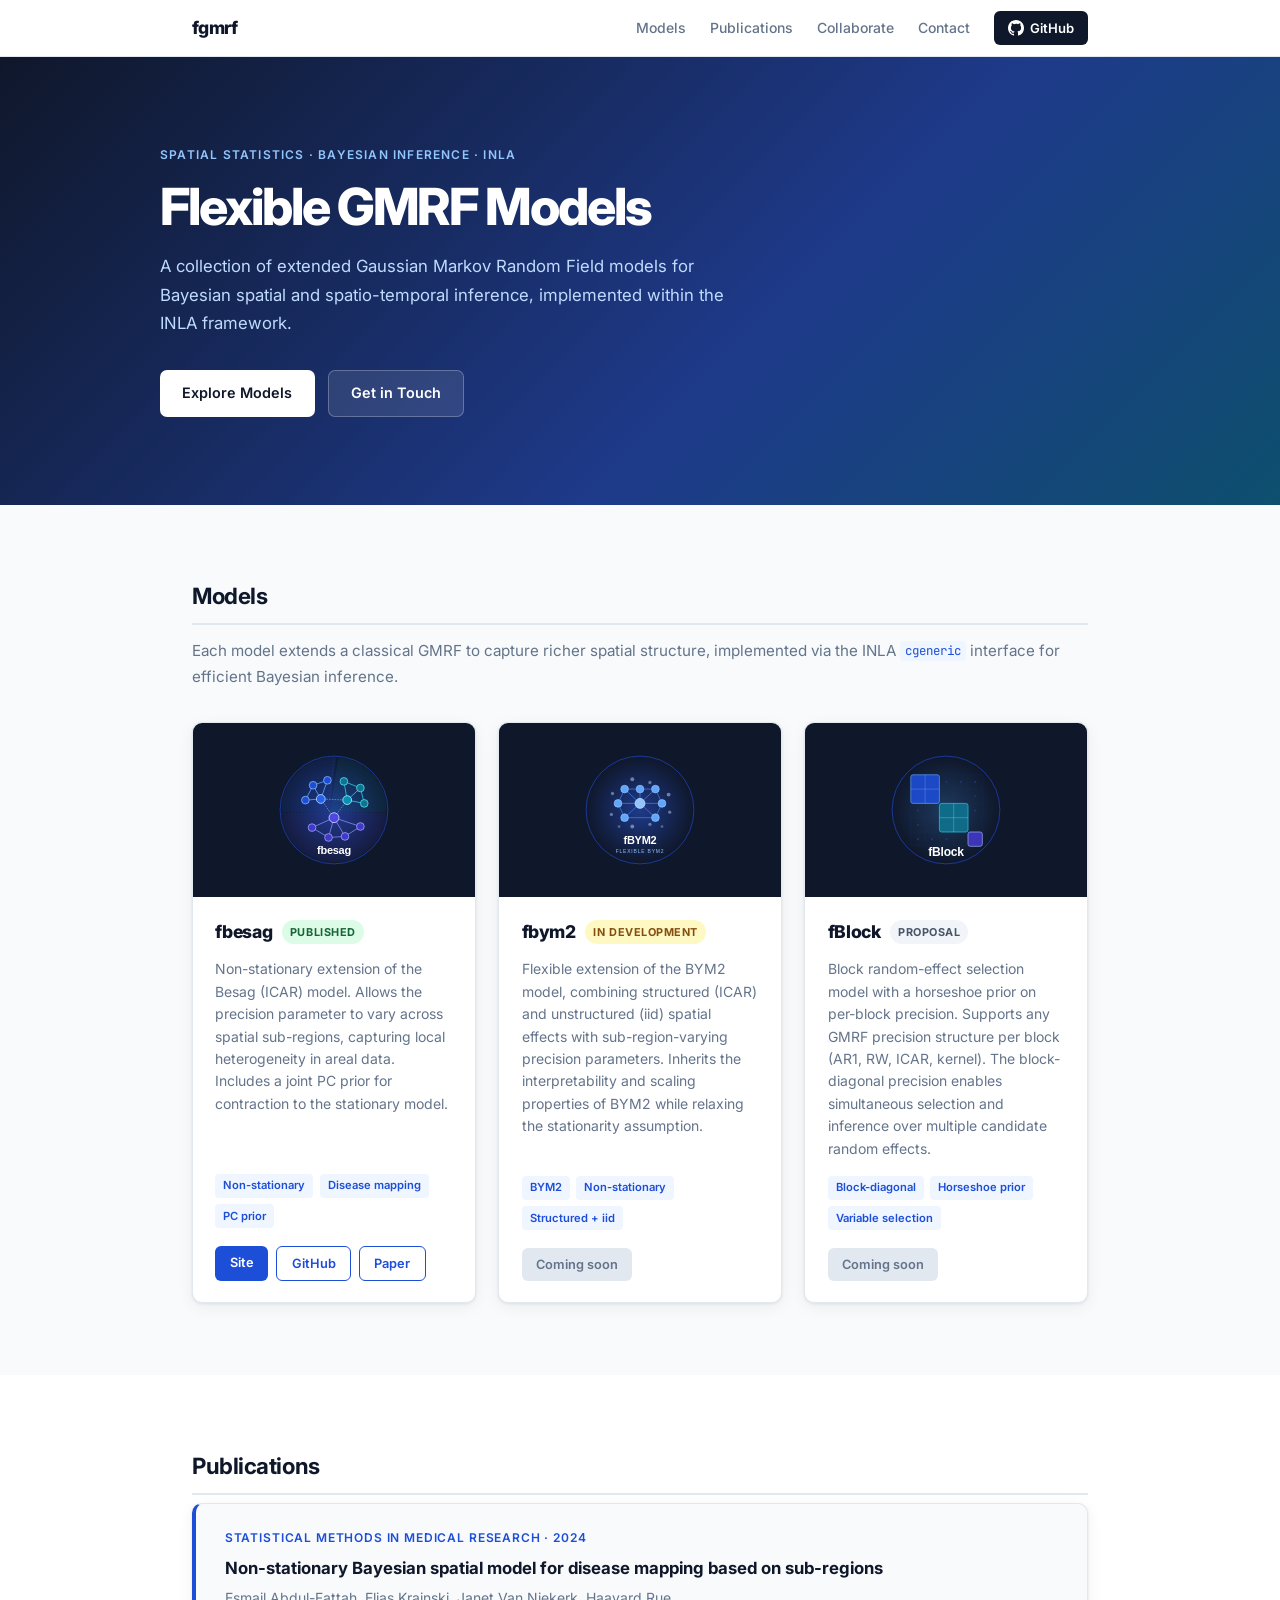
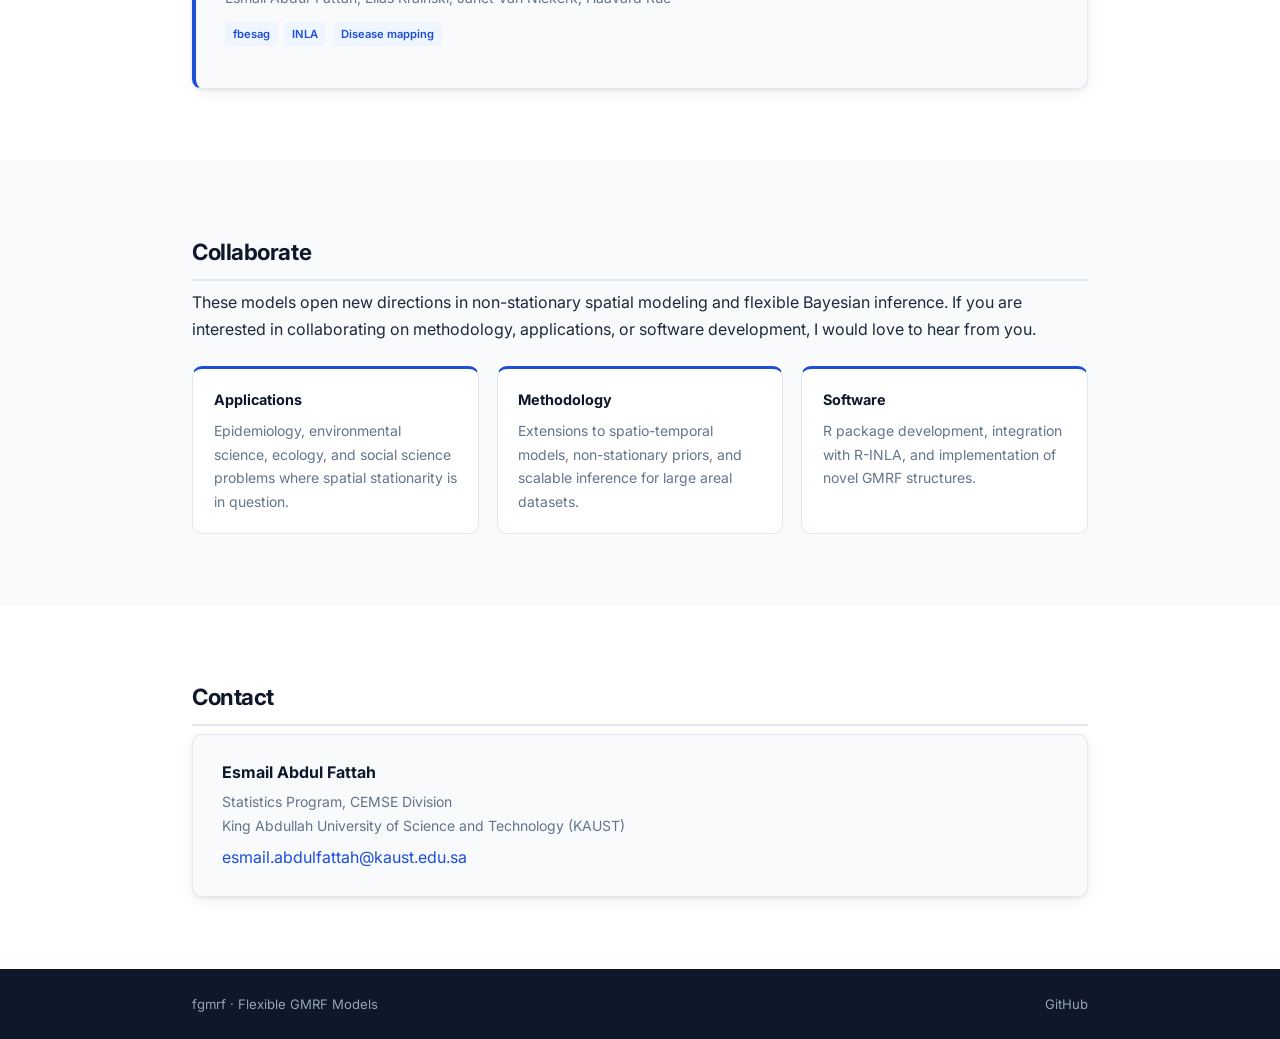
==== docs/index.html @ 4855b233 "Add GitHub Pages site" ====
<!DOCTYPE html>
<html lang="en">
<head>
  <meta charset="UTF-8" />
  <meta name="viewport" content="width=device-width, initial-scale=1.0" />
  <title>fgmrf: Flexible GMRF Models</title>
  <link rel="preconnect" href="https://fonts.googleapis.com" />
  <link rel="preconnect" href="https://fonts.gstatic.com" crossorigin />
  <link href="https://fonts.googleapis.com/css2?family=Inter:wght@400;500;600;700;800&family=JetBrains+Mono:wght@400;500&display=swap" rel="stylesheet" />
  <link rel="stylesheet" href="style.css" />
</head>
<body>

<!-- ── NAVBAR ── -->
<nav class="navbar">
  <div class="nav-inner">
    <span class="nav-brand">fgmrf</span>
    <div class="nav-links">
      <a href="#models">Models</a>
      <a href="#publications">Publications</a>
      <a href="#collab">Collaborate</a>
      <a href="#contact">Contact</a>
      <a href="https://github.com/esmail-abdulfattah" target="_blank" class="nav-github">
        <svg height="16" viewBox="0 0 16 16" width="16" fill="currentColor">
          <path d="M8 0C3.58 0 0 3.58 0 8c0 3.54 2.29 6.53 5.47 7.59.4.07.55-.17.55-.38
          0-.19-.01-.82-.01-1.49-2.01.37-2.53-.49-2.69-.94-.09-.23-.48-.94-.82-1.13
          -.28-.15-.68-.52-.01-.53.63-.01 1.08.58 1.23.82.72 1.21 1.87.87 2.33.66
          .07-.52.28-.87.51-1.07-1.78-.2-3.64-.89-3.64-3.95 0-.87.31-1.59.82-2.15
          -.08-.2-.36-1.02.08-2.12 0 0 .67-.21 2.2.82a7.65 7.65 0 0 1 2-.27
          c.68 0 1.36.09 2 .27 1.53-1.04 2.2-.82 2.2-.82.44 1.1.16 1.92.08 2.12
          .51.56.82 1.27.82 2.15 0 3.07-1.87 3.75-3.65 3.95.29.25.54.73.54 1.48
          0 1.07-.01 1.93-.01 2.2 0 .21.15.46.55.38A8.013 8.013 0 0 0 16 8
          c0-4.42-3.58-8-8-8z"/>
        </svg>
        GitHub
      </a>
    </div>
  </div>
</nav>

<!-- ── HERO ── -->
<header class="hero">
  <div class="hero-inner">
    <div class="hero-text">
      <div class="hero-badge">Spatial Statistics · Bayesian Inference · INLA</div>
      <h1>Flexible GMRF Models</h1>
      <p class="hero-sub">
        A collection of extended Gaussian Markov Random Field models
        for Bayesian spatial and spatio-temporal inference,
        implemented within the INLA framework.
      </p>
      <div class="hero-actions">
        <a href="#models" class="btn btn-primary">Explore Models</a>
        <a href="#contact" class="btn btn-secondary">Get in Touch</a>
      </div>
    </div>
  </div>
</header>

<!-- ── MODELS ── -->
<section id="models" class="section">
  <div class="inner">
    <h2 class="section-title">Models</h2>
    <p class="section-sub">
      Each model extends a classical GMRF to capture richer spatial structure,
      implemented via the INLA <code>cgeneric</code> interface for efficient Bayesian inference.
    </p>

    <div class="model-grid">

      <!-- fbesag -->
      <div class="model-card">
        <div class="model-logo-wrap">
          <img src="images/fbesag.svg" alt="fbesag logo" class="model-logo" />
        </div>
        <div class="model-body">
          <div class="model-header">
            <span class="model-name">fbesag</span>
            <span class="badge badge-published">Published</span>
          </div>
          <p class="model-desc">
            Non-stationary extension of the Besag (ICAR) model. Allows the
            precision parameter to vary across spatial sub-regions, capturing
            local heterogeneity in areal data. Includes a joint PC prior for
            contraction to the stationary model.
          </p>
          <div class="model-tags">
            <span class="tag">Non-stationary</span>
            <span class="tag">Disease mapping</span>
            <span class="tag">PC prior</span>
          </div>
          <div class="model-links">
            <a href="https://esmail-abdulfattah.github.io/fbesag/" target="_blank" class="btn-card">Site</a>
            <a href="https://github.com/esmail-abdulfattah/fbesag" target="_blank" class="btn-card btn-card-outline">GitHub</a>
            <a href="https://journals.sagepub.com/doi/full/10.1177/09622802241244613" target="_blank" class="btn-card btn-card-outline">Paper</a>
          </div>
        </div>
      </div>

      <!-- fbym2 -->
      <div class="model-card">
        <div class="model-logo-wrap">
          <img src="images/fbym2.svg" alt="fbym2 logo" class="model-logo" />
        </div>
        <div class="model-body">
          <div class="model-header">
            <span class="model-name">fbym2</span>
            <span class="badge badge-dev">In Development</span>
          </div>
          <p class="model-desc">
            Flexible extension of the BYM2 model, combining structured
            (ICAR) and unstructured (iid) spatial effects with
            sub-region-varying precision parameters. Inherits the
            interpretability and scaling properties of BYM2 while
            relaxing the stationarity assumption.
          </p>
          <div class="model-tags">
            <span class="tag">BYM2</span>
            <span class="tag">Non-stationary</span>
            <span class="tag">Structured + iid</span>
          </div>
          <div class="model-links">
            <span class="btn-card btn-card-disabled">Coming soon</span>
          </div>
        </div>
      </div>

      <!-- fblock -->
      <div class="model-card">
        <div class="model-logo-wrap">
          <img src="images/fblock.svg" alt="fBlock logo" class="model-logo" />
        </div>
        <div class="model-body">
          <div class="model-header">
            <span class="model-name">fBlock</span>
            <span class="badge badge-proposal">Proposal</span>
          </div>
          <p class="model-desc">
            Block random-effect selection model with a horseshoe prior on
            per-block precision. Supports any GMRF precision structure per
            block (AR1, RW, ICAR, kernel). The block-diagonal precision
            enables simultaneous selection and inference over multiple
            candidate random effects.
          </p>
          <div class="model-tags">
            <span class="tag">Block-diagonal</span>
            <span class="tag">Horseshoe prior</span>
            <span class="tag">Variable selection</span>
          </div>
          <div class="model-links">
            <span class="btn-card btn-card-disabled">Coming soon</span>
          </div>
        </div>
      </div>

    </div>
  </div>
</section>

<!-- ── PUBLICATIONS ── -->
<section id="publications" class="section section-alt">
  <div class="inner">
    <h2 class="section-title">Publications</h2>

    <div class="paper-card">
      <div class="paper-meta">Statistical Methods in Medical Research &middot; 2024</div>
      <h3 class="paper-title">
        <a href="https://journals.sagepub.com/doi/full/10.1177/09622802241244613" target="_blank">
          Non-stationary Bayesian spatial model for disease mapping based on sub-regions
        </a>
      </h3>
      <p class="paper-authors">Esmail Abdul-Fattah, Elias Krainski, Janet Van Niekerk, Haavard Rue</p>
      <div class="paper-tags">
        <span class="tag">fbesag</span>
        <span class="tag">INLA</span>
        <span class="tag">Disease mapping</span>
      </div>
    </div>

  </div>
</section>

<!-- ── COLLABORATE ── -->
<section id="collab" class="section">
  <div class="inner">
    <h2 class="section-title">Collaborate</h2>
    <p>
      These models open new directions in non-stationary spatial modeling and
      flexible Bayesian inference. If you are interested in collaborating on
      methodology, applications, or software development, I would love to hear from you.
    </p>
    <div class="collab-grid">
      <div class="collab-item">
        <div class="collab-title">Applications</div>
        Epidemiology, environmental science, ecology, and social science problems
        where spatial stationarity is in question.
      </div>
      <div class="collab-item">
        <div class="collab-title">Methodology</div>
        Extensions to spatio-temporal models, non-stationary priors,
        and scalable inference for large areal datasets.
      </div>
      <div class="collab-item">
        <div class="collab-title">Software</div>
        R package development, integration with R-INLA, and
        implementation of novel GMRF structures.
      </div>
    </div>
  </div>
</section>

<!-- ── CONTACT ── -->
<section id="contact" class="section section-alt">
  <div class="inner">
    <h2 class="section-title">Contact</h2>
    <div class="contact-card">
      <div>
        <strong>Esmail Abdul Fattah</strong>
        <p>Statistics Program, CEMSE Division<br>
           King Abdullah University of Science and Technology (KAUST)</p>
        <a href="mailto:esmail.abdulfattah@kaust.edu.sa">esmail.abdulfattah@kaust.edu.sa</a>
      </div>
    </div>
  </div>
</section>

<!-- ── FOOTER ── -->
<footer class="footer">
  <div class="inner">
    <span>fgmrf · Flexible GMRF Models</span>
    <span>
      <a href="https://github.com/esmail-abdulfattah" target="_blank">GitHub</a>
    </span>
  </div>
</footer>

</body>
</html>
---- docs/style.css ----
*, *::before, *::after { box-sizing: border-box; margin: 0; padding: 0; }

:root {
  --navy:        #0f172a;
  --navy-light:  #1e293b;
  --accent:      #1d4ed8;
  --accent-hover:#1e40af;
  --accent-light:#eff6ff;
  --text:        #1e293b;
  --muted:       #64748b;
  --border:      #e2e8f0;
  --surface:     #ffffff;
  --bg:          #f8fafc;
  --radius:      10px;
  --shadow:      0 1px 3px rgba(0,0,0,.08), 0 4px 16px rgba(0,0,0,.06);
}

html { scroll-behavior: smooth; }

body {
  font-family: "Inter", -apple-system, BlinkMacSystemFont, "Segoe UI", sans-serif;
  background: var(--bg);
  color: var(--text);
  line-height: 1.7;
  font-size: 1rem;
}

a { color: var(--accent); text-decoration: none; }
a:hover { text-decoration: underline; }

code {
  background: var(--accent-light);
  color: var(--accent);
  font-family: "JetBrains Mono", monospace;
  font-size: 0.82em;
  padding: 0.12em 0.4em;
  border-radius: 4px;
}

.inner {
  max-width: 960px;
  margin: 0 auto;
  padding: 0 2rem;
}

/* ── Navbar ── */
.navbar {
  position: sticky;
  top: 0;
  z-index: 100;
  background: rgba(255,255,255,0.92);
  backdrop-filter: blur(10px);
  border-bottom: 1px solid var(--border);
}

.nav-inner {
  max-width: 960px;
  margin: 0 auto;
  padding: 0 2rem;
  height: 56px;
  display: flex;
  align-items: center;
  justify-content: space-between;
}

.nav-brand {
  font-weight: 800;
  font-size: 1.1rem;
  color: var(--navy);
  letter-spacing: -0.03em;
}

.nav-links {
  display: flex;
  align-items: center;
  gap: 1.5rem;
}

.nav-links a {
  font-size: 0.875rem;
  font-weight: 500;
  color: var(--muted);
  transition: color 0.15s;
}

.nav-links a:hover { color: var(--accent); text-decoration: none; }

.nav-github {
  display: flex;
  align-items: center;
  gap: 0.4rem;
  background: var(--navy);
  color: #fff !important;
  padding: 0.35rem 0.85rem;
  border-radius: 6px;
  font-size: 0.82rem !important;
  font-weight: 600 !important;
  transition: background 0.15s;
}

.nav-github:hover { background: var(--navy-light); text-decoration: none; }

/* ── Hero ── */
.hero {
  background: linear-gradient(135deg, var(--navy) 0%, #1e3a8a 60%, #0e4f6e 100%);
  color: #fff;
  padding: 5.5rem 2rem;
}

.hero-inner {
  max-width: 960px;
  margin: 0 auto;
}

.hero-badge {
  font-size: 0.75rem;
  font-weight: 600;
  letter-spacing: 0.1em;
  text-transform: uppercase;
  color: #93c5fd;
  margin-bottom: 0.8rem;
}

.hero h1 {
  font-size: 3.2rem;
  font-weight: 800;
  letter-spacing: -0.04em;
  line-height: 1.1;
  margin-bottom: 1.1rem;
}

.hero-sub {
  font-size: 1.05rem;
  color: #bfdbfe;
  line-height: 1.7;
  max-width: 580px;
  margin-bottom: 2rem;
}

.hero-actions { display: flex; gap: 0.8rem; flex-wrap: wrap; }

/* ── Buttons ── */
.btn {
  display: inline-flex;
  align-items: center;
  font-size: 0.9rem;
  font-weight: 600;
  padding: 0.65rem 1.4rem;
  border-radius: 7px;
  transition: all 0.15s;
}

.btn-primary { background: #fff; color: var(--navy); }
.btn-primary:hover { background: #e0e7ff; text-decoration: none; }

.btn-secondary {
  background: rgba(255,255,255,0.1);
  color: #fff;
  border: 1px solid rgba(255,255,255,0.25);
}
.btn-secondary:hover { background: rgba(255,255,255,0.2); text-decoration: none; }

/* ── Sections ── */
.section { padding: 4.5rem 0; }
.section-alt { background: var(--surface); }

.section-title {
  font-size: 1.4rem;
  font-weight: 700;
  letter-spacing: -0.02em;
  color: var(--navy);
  margin-bottom: 0.5rem;
  padding-bottom: 0.5rem;
  border-bottom: 2px solid var(--border);
}

.section-sub {
  color: var(--muted);
  font-size: 0.95rem;
  margin: 0.8rem 0 2rem;
}

p { color: var(--text); margin-bottom: 1rem; }
p:last-child { margin-bottom: 0; }

/* ── Model Grid ── */
.model-grid {
  display: grid;
  grid-template-columns: repeat(3, 1fr);
  gap: 1.4rem;
  margin-top: 1rem;
}

.model-card {
  background: var(--surface);
  border: 1px solid var(--border);
  border-radius: var(--radius);
  box-shadow: var(--shadow);
  display: flex;
  flex-direction: column;
  overflow: hidden;
  transition: box-shadow 0.2s, transform 0.2s;
}

.model-card:hover {
  box-shadow: 0 8px 32px rgba(0,0,0,0.12);
  transform: translateY(-2px);
}

.model-logo-wrap {
  background: var(--navy);
  display: flex;
  align-items: center;
  justify-content: center;
  padding: 2rem 1.5rem;
}

.model-logo {
  width: 110px;
  height: 110px;
  object-fit: contain;
}

.model-body {
  padding: 1.3rem 1.4rem;
  display: flex;
  flex-direction: column;
  flex: 1;
}

.model-header {
  display: flex;
  align-items: center;
  gap: 0.6rem;
  margin-bottom: 0.7rem;
}

.model-name {
  font-size: 1.1rem;
  font-weight: 800;
  color: var(--navy);
  letter-spacing: -0.02em;
}

/* ── Badges ── */
.badge {
  font-size: 0.68rem;
  font-weight: 700;
  letter-spacing: 0.05em;
  text-transform: uppercase;
  padding: 0.18rem 0.5rem;
  border-radius: 999px;
}

.badge-published { background: #dcfce7; color: #166534; }
.badge-dev       { background: #fef9c3; color: #854d0e; }
.badge-proposal  { background: #f1f5f9; color: #475569; }

.model-desc {
  font-size: 0.875rem;
  color: var(--muted);
  line-height: 1.6;
  flex: 1;
  margin-bottom: 1rem;
}

/* ── Tags ── */
.model-tags, .paper-tags { display: flex; flex-wrap: wrap; gap: 0.4rem; margin-bottom: 1.1rem; }

.tag {
  font-size: 0.7rem;
  font-weight: 600;
  background: var(--accent-light);
  color: var(--accent);
  padding: 0.15rem 0.5rem;
  border-radius: 4px;
}

/* ── Card Buttons ── */
.model-links { display: flex; gap: 0.5rem; flex-wrap: wrap; margin-top: auto; }

.btn-card {
  font-size: 0.8rem;
  font-weight: 600;
  padding: 0.38rem 0.9rem;
  border-radius: 6px;
  background: var(--accent);
  color: #fff;
  transition: background 0.15s;
}

.btn-card:hover { background: var(--accent-hover); text-decoration: none; color: #fff; }

.btn-card-outline {
  background: transparent;
  color: var(--accent);
  border: 1px solid var(--accent);
}

.btn-card-outline:hover { background: var(--accent-light); text-decoration: none; }

.btn-card-disabled {
  background: var(--border);
  color: var(--muted);
  cursor: default;
  font-size: 0.8rem;
  font-weight: 600;
  padding: 0.38rem 0.9rem;
  border-radius: 6px;
}

/* ── Paper Card ── */
.paper-card {
  background: var(--bg);
  border: 1px solid var(--border);
  border-left: 4px solid var(--accent);
  border-radius: var(--radius);
  padding: 1.5rem 1.8rem;
  box-shadow: var(--shadow);
}

.paper-meta {
  font-size: 0.75rem;
  font-weight: 600;
  text-transform: uppercase;
  letter-spacing: 0.07em;
  color: var(--accent);
  margin-bottom: 0.45rem;
}

.paper-title {
  font-size: 1.05rem;
  font-weight: 700;
  color: var(--navy);
  line-height: 1.45;
  margin-bottom: 0.35rem;
}

.paper-title a { color: var(--navy); }
.paper-title a:hover { color: var(--accent); text-decoration: none; }

.paper-authors {
  font-size: 0.875rem;
  color: var(--muted);
  margin-bottom: 0.8rem;
}

/* ── Collaborate ── */
.collab-grid {
  display: grid;
  grid-template-columns: repeat(3, 1fr);
  gap: 1.1rem;
  margin-top: 1.4rem;
}

.collab-item {
  background: var(--surface);
  border: 1px solid var(--border);
  border-top: 3px solid var(--accent);
  border-radius: var(--radius);
  padding: 1.2rem 1.3rem;
  font-size: 0.875rem;
  color: var(--muted);
}

.collab-title {
  font-size: 0.9rem;
  font-weight: 700;
  color: var(--navy);
  margin-bottom: 0.4rem;
}

/* ── Contact ── */
.contact-card {
  background: var(--bg);
  border: 1px solid var(--border);
  border-radius: var(--radius);
  padding: 1.5rem 1.8rem;
  box-shadow: var(--shadow);
}

.contact-card strong {
  display: block;
  font-size: 1rem;
  color: var(--navy);
  margin-bottom: 0.25rem;
}

.contact-card p {
  font-size: 0.875rem;
  color: var(--muted);
  margin-bottom: 0.4rem;
}

/* ── Footer ── */
.footer {
  background: var(--navy);
  color: #94a3b8;
  padding: 1.5rem 2rem;
}

.footer .inner {
  display: flex;
  justify-content: space-between;
  align-items: center;
  font-size: 0.82rem;
}

.footer a { color: #94a3b8; }
.footer a:hover { color: #fff; text-decoration: none; }

/* ── Responsive ── */
@media (max-width: 780px) {
  .model-grid, .collab-grid { grid-template-columns: 1fr; }
  .hero h1 { font-size: 2.2rem; }
  .nav-links a:not(.nav-github) { display: none; }
  .footer .inner { flex-direction: column; gap: 0.5rem; text-align: center; }
}
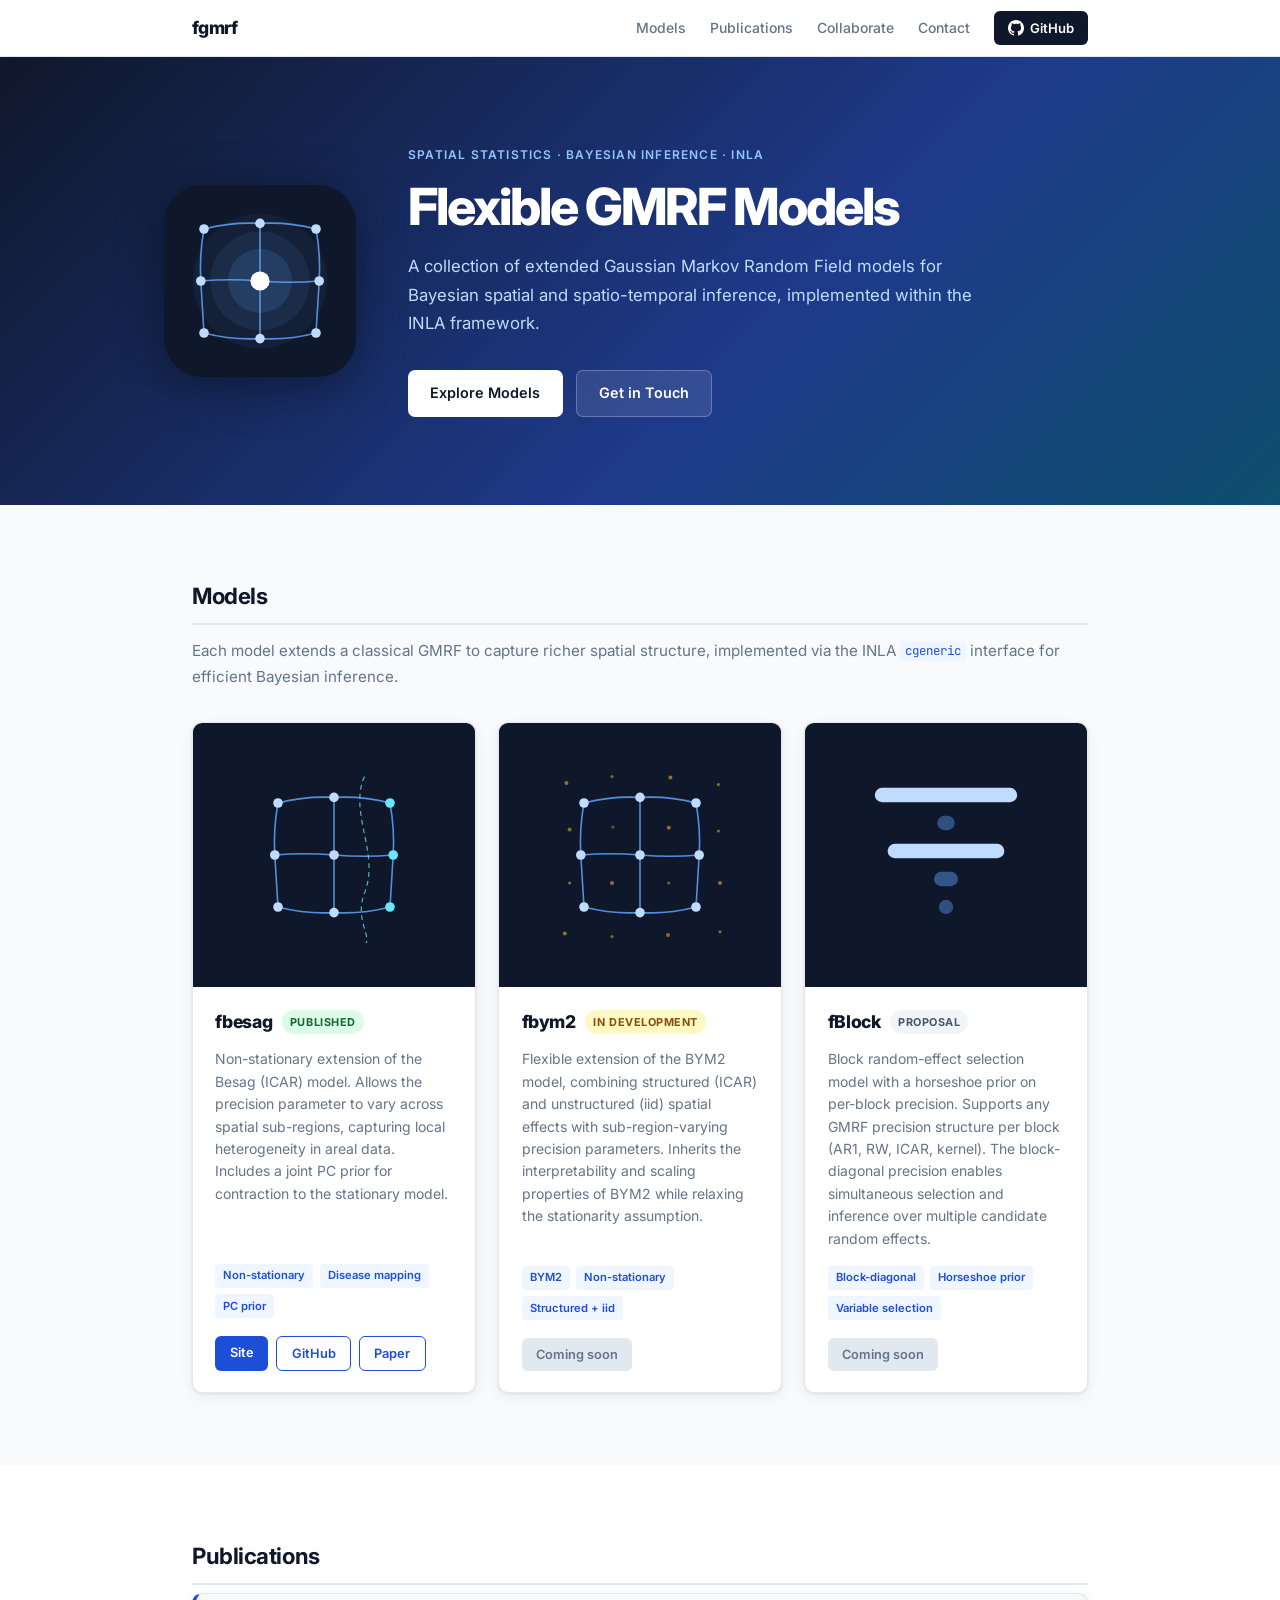
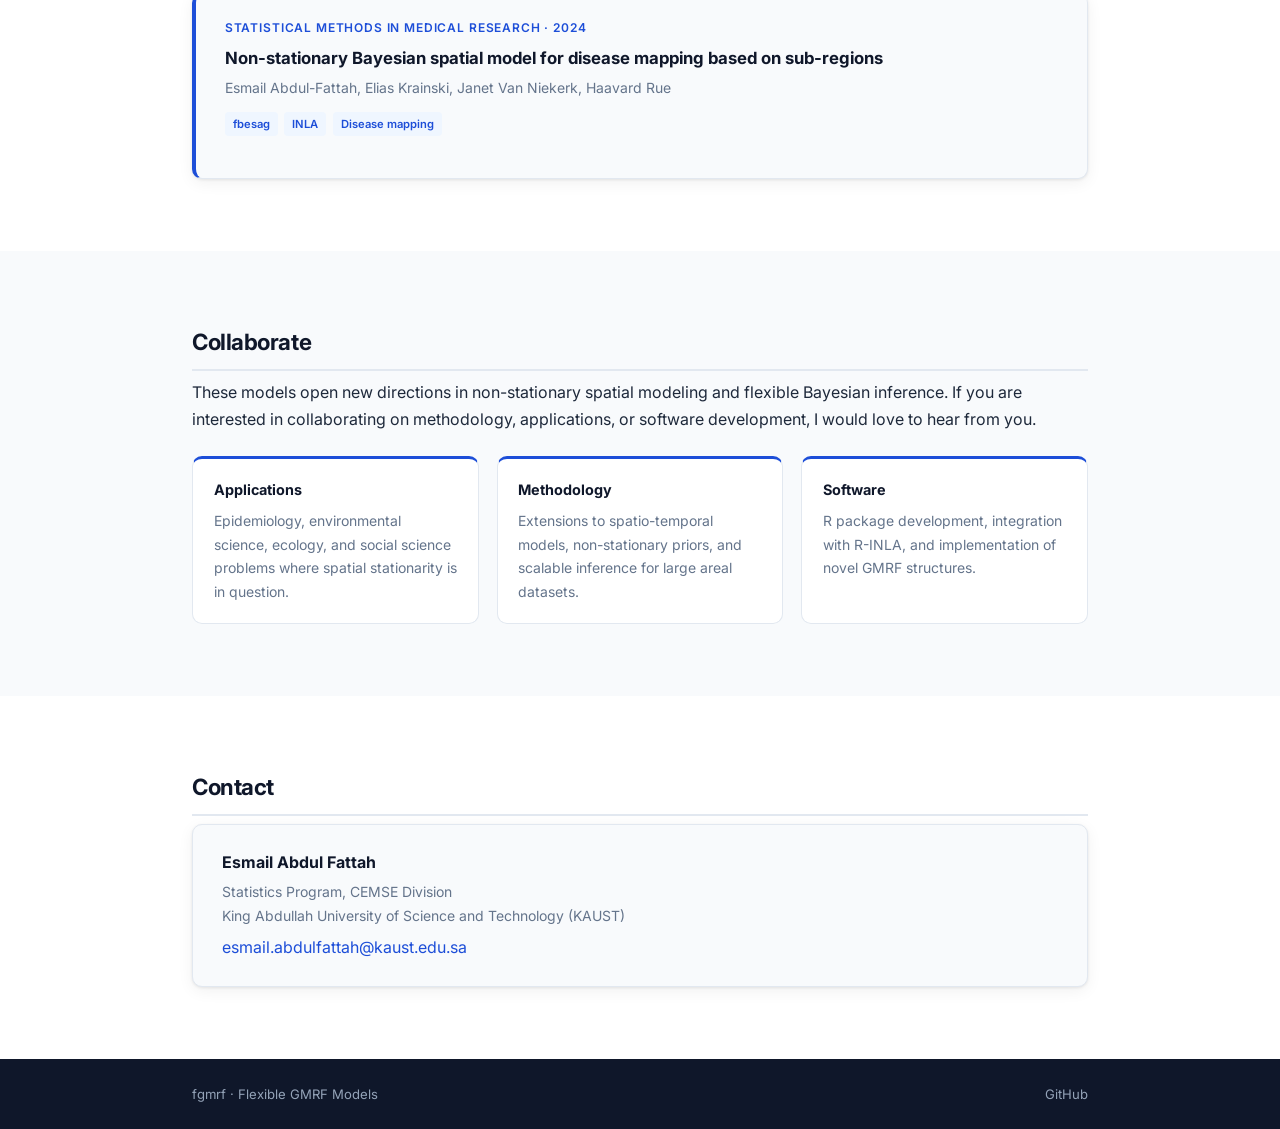
==== commit 0a39e792: "Update site" ====
--- a/docs/index.html
+++ b/docs/index.html
@@ -41,6 +41,7 @@
 <!-- ── HERO ── -->
 <header class="hero">
   <div class="hero-inner">
+    <img src="images/fgmrf.svg" alt="fgmrf logo" class="hero-logo" />
     <div class="hero-text">
       <div class="hero-badge">Spatial Statistics · Bayesian Inference · INLA</div>
       <h1>Flexible GMRF Models</h1>
--- a/docs/style.css
+++ b/docs/style.css
@@ -110,6 +110,16 @@
 .hero-inner {
   max-width: 960px;
   margin: 0 auto;
+  display: flex;
+  align-items: center;
+  gap: 3rem;
+}
+
+.hero-logo {
+  width: 200px;
+  height: auto;
+  flex-shrink: 0;
+  filter: drop-shadow(0 8px 24px rgba(0,0,0,0.4));
 }
 
 .hero-badge {
@@ -216,8 +226,8 @@
 }
 
 .model-logo {
-  width: 110px;
-  height: 110px;
+  width: 200px;
+  height: 200px;
   object-fit: contain;
 }
 
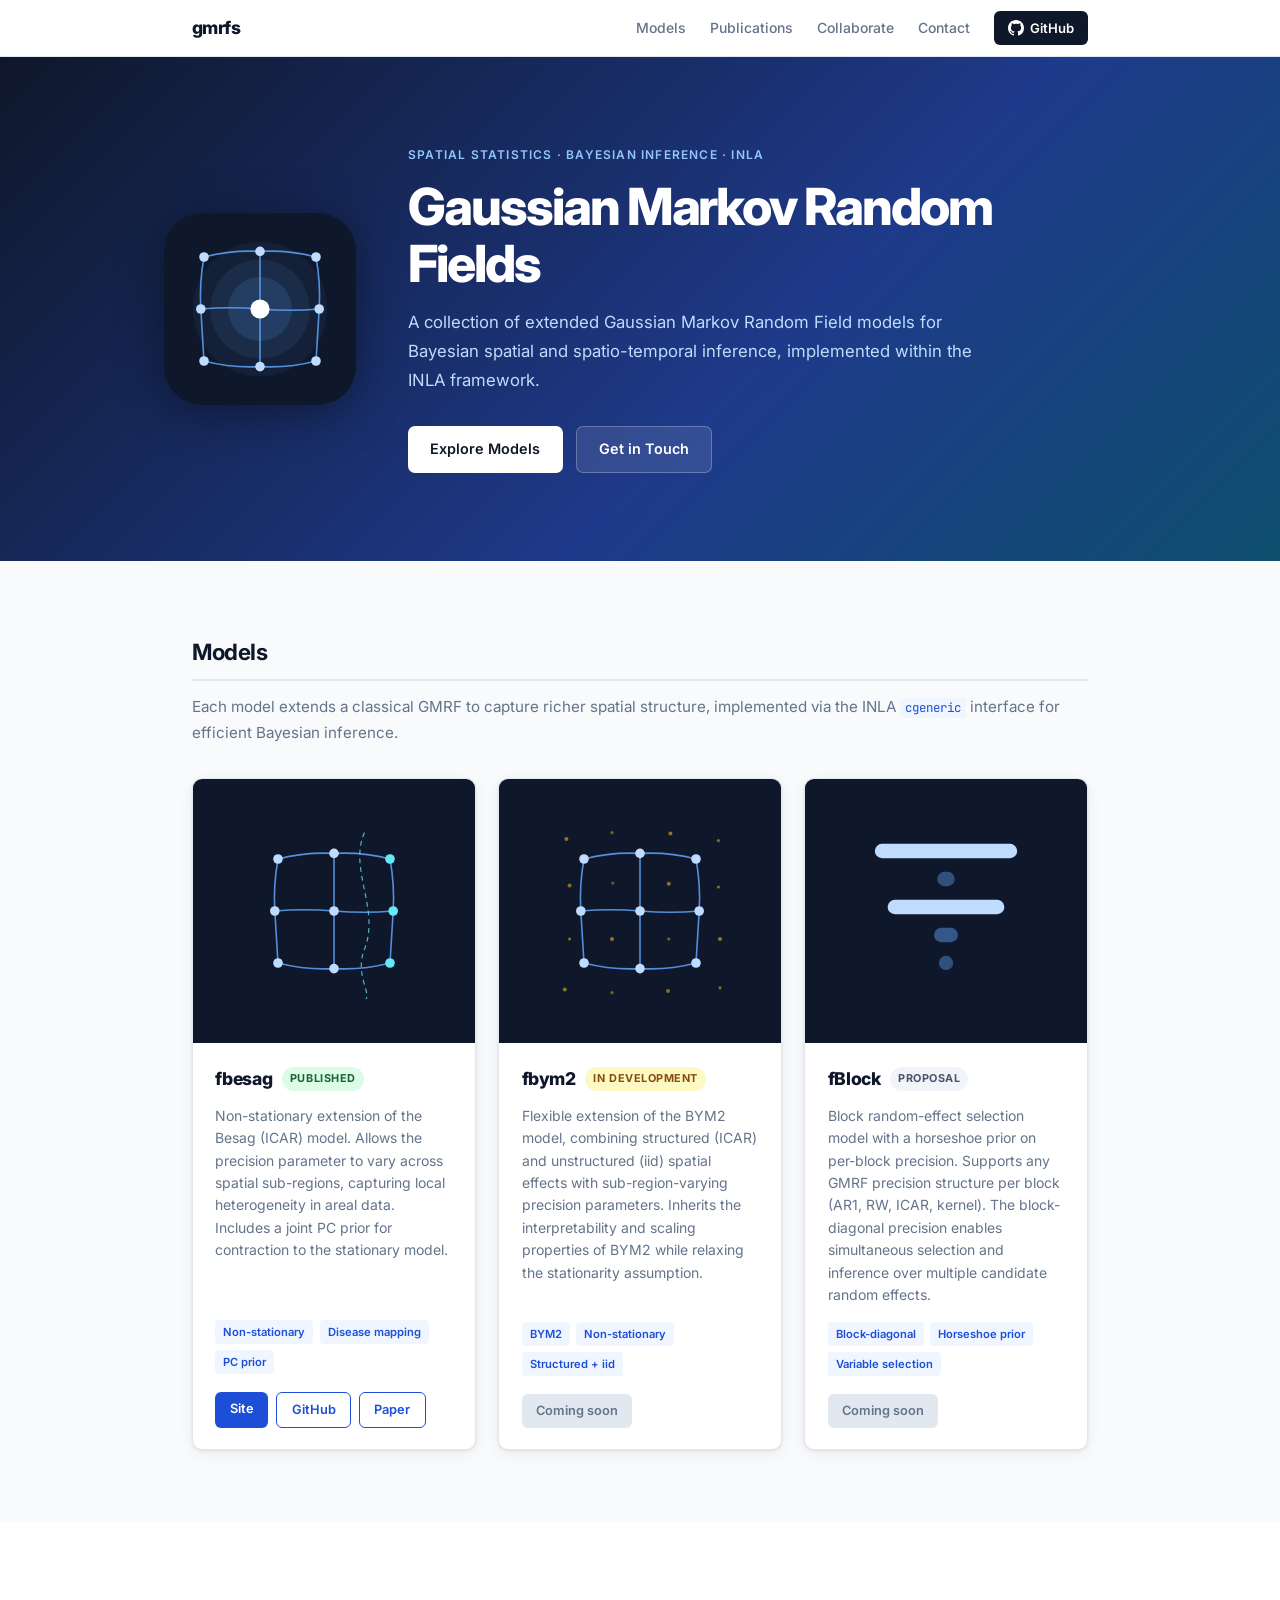
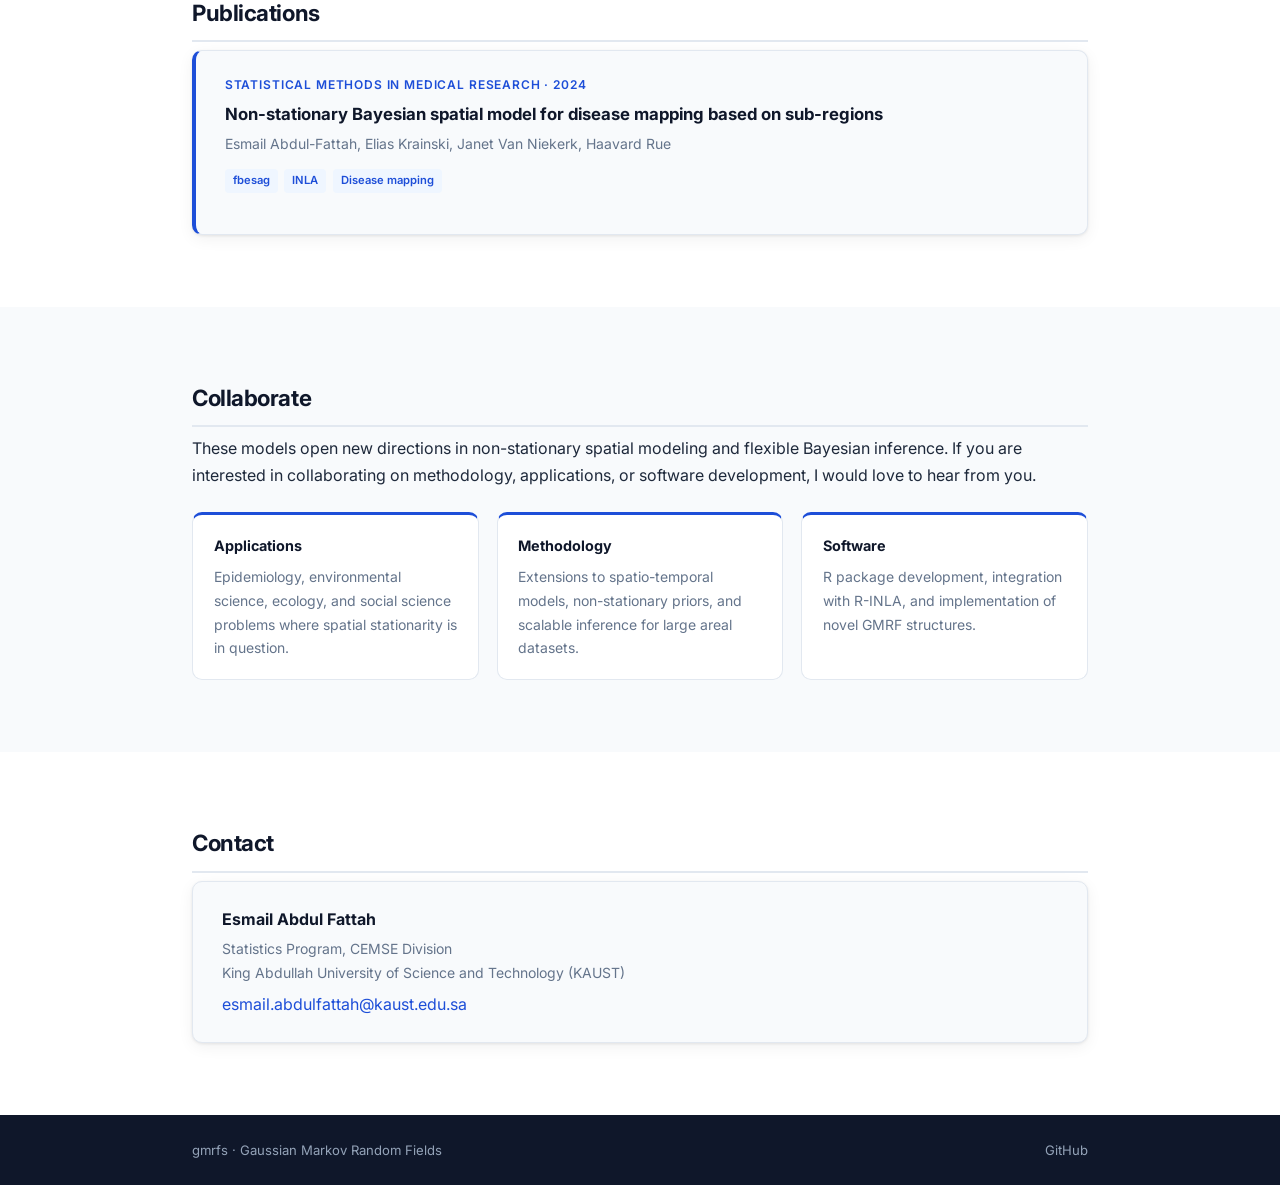
==== commit 3b82ed28: "rename fgmrf to gmrfs across docs and source" ====
--- a/docs/index.html
+++ b/docs/index.html
@@ -3,7 +3,7 @@
 <head>
   <meta charset="UTF-8" />
   <meta name="viewport" content="width=device-width, initial-scale=1.0" />
-  <title>fgmrf: Flexible GMRF Models</title>
+  <title>gmrfs: Gaussian Markov Random Fields</title>
   <link rel="preconnect" href="https://fonts.googleapis.com" />
   <link rel="preconnect" href="https://fonts.gstatic.com" crossorigin />
   <link href="https://fonts.googleapis.com/css2?family=Inter:wght@400;500;600;700;800&family=JetBrains+Mono:wght@400;500&display=swap" rel="stylesheet" />
@@ -14,7 +14,7 @@
 <!-- ── NAVBAR ── -->
 <nav class="navbar">
   <div class="nav-inner">
-    <span class="nav-brand">fgmrf</span>
+    <span class="nav-brand">gmrfs</span>
     <div class="nav-links">
       <a href="#models">Models</a>
       <a href="#publications">Publications</a>
@@ -41,10 +41,10 @@
 <!-- ── HERO ── -->
 <header class="hero">
   <div class="hero-inner">
-    <img src="images/fgmrf.svg" alt="fgmrf logo" class="hero-logo" />
+    <img src="images/gmrfs.svg" alt="gmrfs logo" class="hero-logo" />
     <div class="hero-text">
       <div class="hero-badge">Spatial Statistics · Bayesian Inference · INLA</div>
-      <h1>Flexible GMRF Models</h1>
+      <h1>Gaussian Markov Random Fields</h1>
       <p class="hero-sub">
         A collection of extended Gaussian Markov Random Field models
         for Bayesian spatial and spatio-temporal inference,
@@ -228,7 +228,7 @@
 <!-- ── FOOTER ── -->
 <footer class="footer">
   <div class="inner">
-    <span>fgmrf · Flexible GMRF Models</span>
+    <span>gmrfs · Gaussian Markov Random Fields</span>
     <span>
       <a href="https://github.com/esmail-abdulfattah" target="_blank">GitHub</a>
     </span>
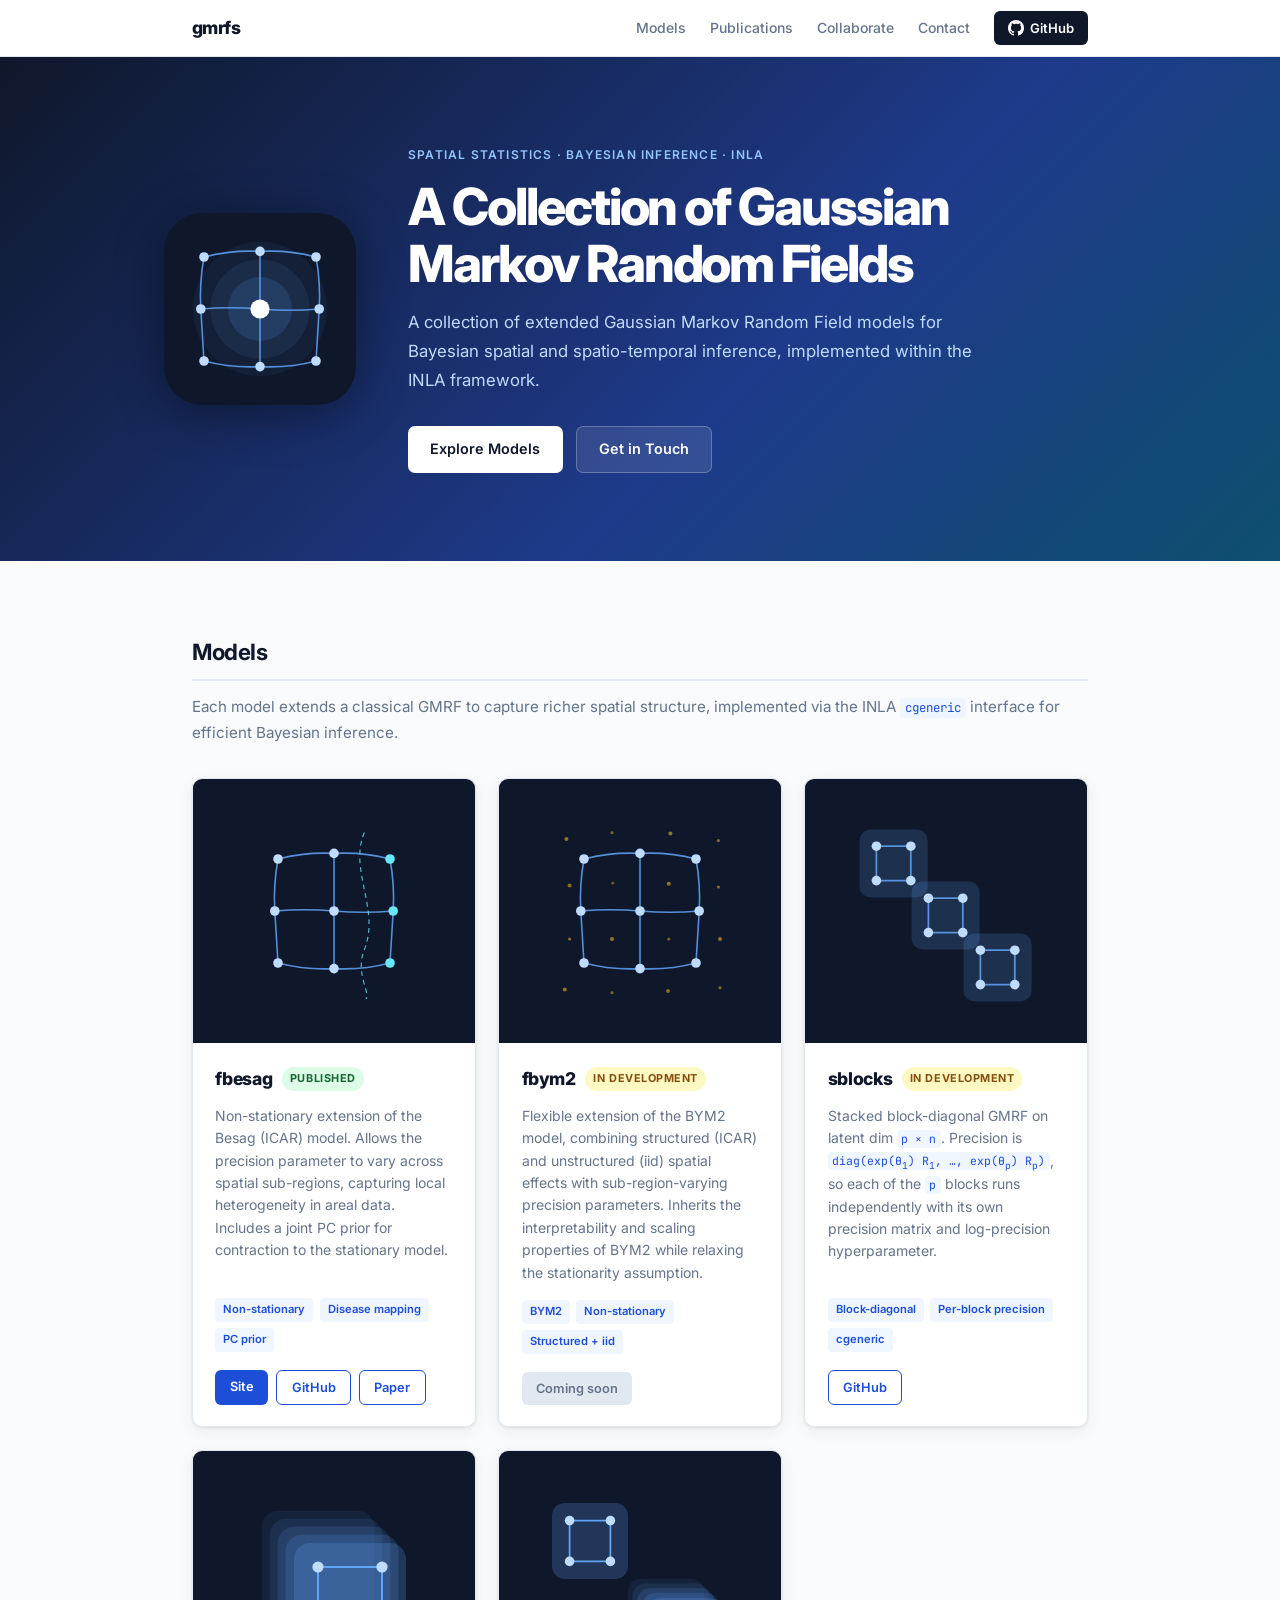
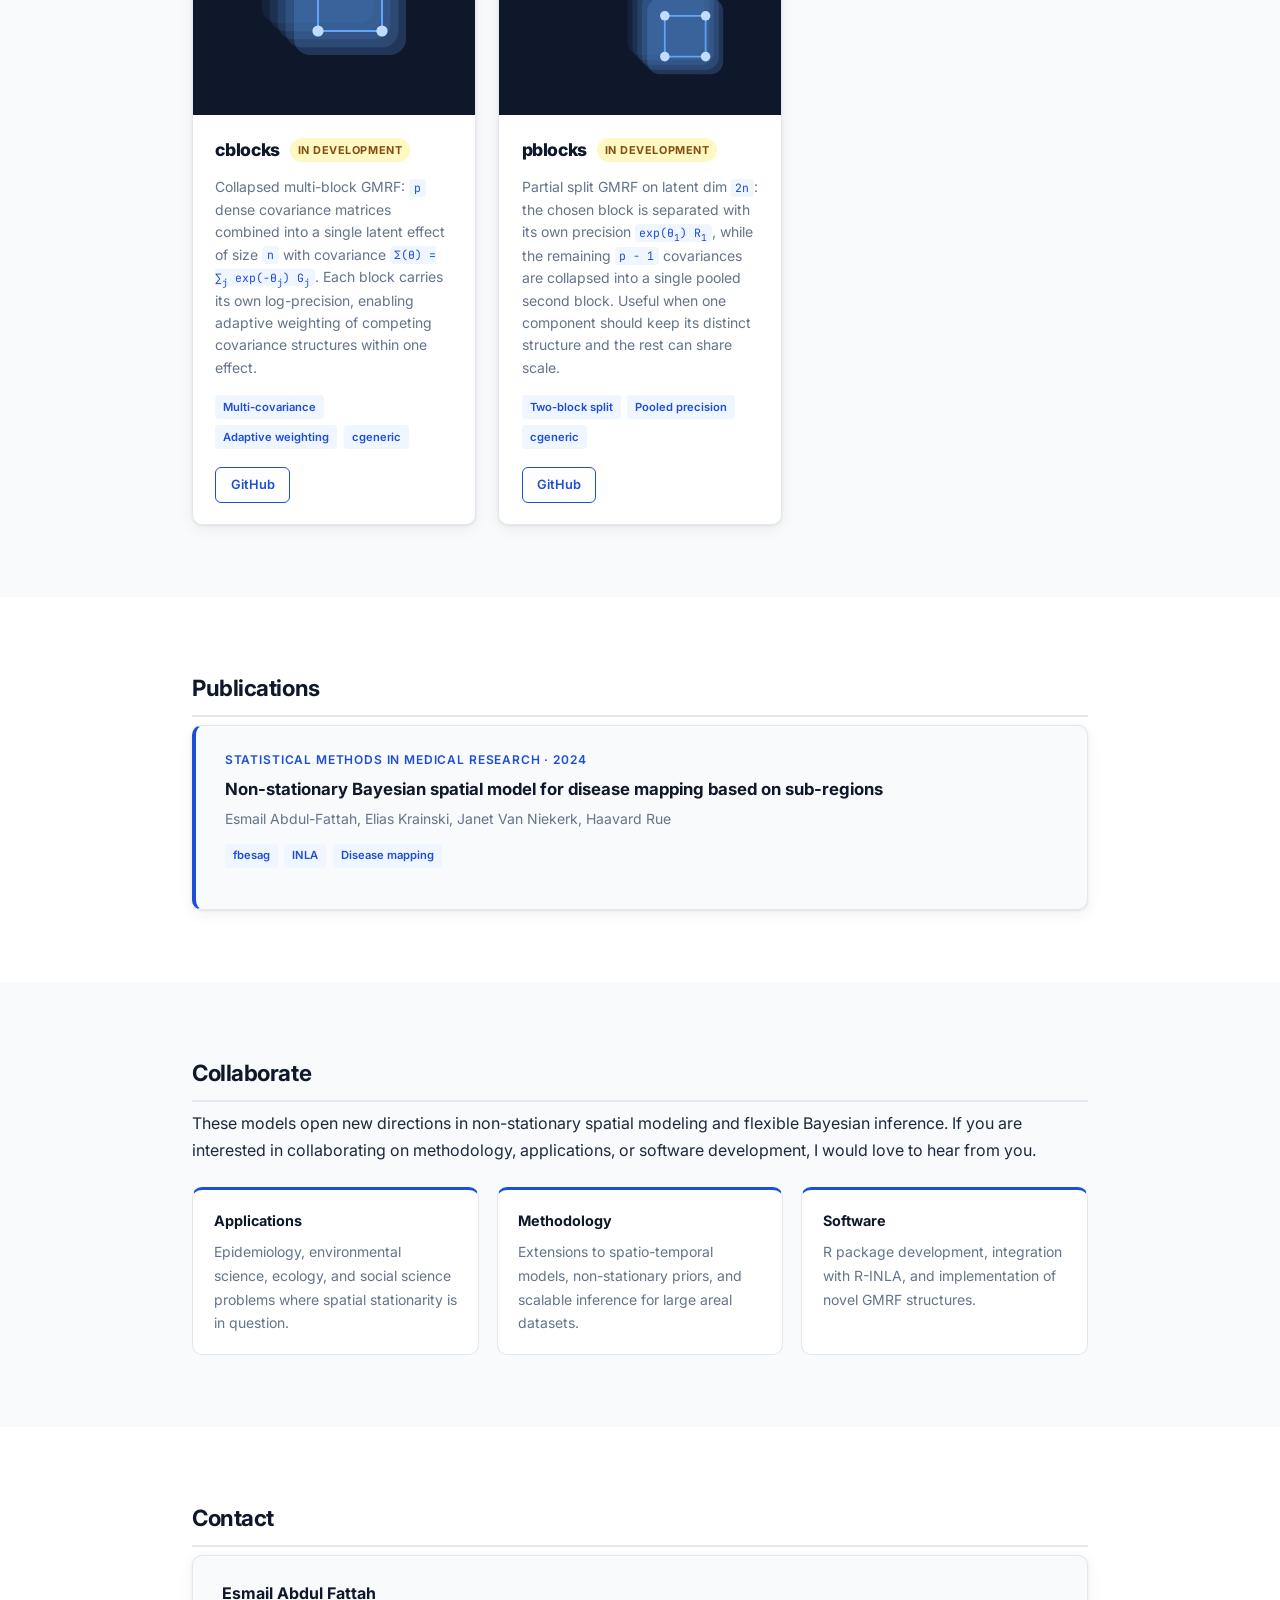
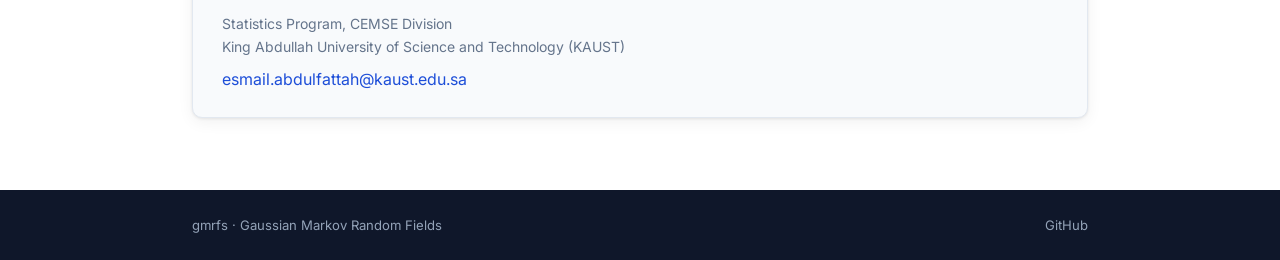
==== commit ca0fcbae: "Update site" ====
--- a/docs/index.html
+++ b/docs/index.html
@@ -44,7 +44,7 @@
     <img src="images/gmrfs.svg" alt="gmrfs logo" class="hero-logo" />
     <div class="hero-text">
       <div class="hero-badge">Spatial Statistics · Bayesian Inference · INLA</div>
-      <h1>Gaussian Markov Random Fields</h1>
+      <h1>A Collection of Gaussian Markov Random Fields</h1>
       <p class="hero-sub">
         A collection of extended Gaussian Markov Random Field models
         for Bayesian spatial and spatio-temporal inference,
@@ -126,30 +126,87 @@
         </div>
       </div>
 
-      <!-- fblock -->
-      <div class="model-card">
-        <div class="model-logo-wrap">
-          <img src="images/fblock.svg" alt="fBlock logo" class="model-logo" />
-        </div>
-        <div class="model-body">
-          <div class="model-header">
-            <span class="model-name">fBlock</span>
-            <span class="badge badge-proposal">Proposal</span>
-          </div>
-          <p class="model-desc">
-            Block random-effect selection model with a horseshoe prior on
-            per-block precision. Supports any GMRF precision structure per
-            block (AR1, RW, ICAR, kernel). The block-diagonal precision
-            enables simultaneous selection and inference over multiple
-            candidate random effects.
+      <!-- sblocks -->
+      <div class="model-card">
+        <div class="model-logo-wrap">
+          <img src="images/sblocks.svg" alt="sblocks logo" class="model-logo" />
+        </div>
+        <div class="model-body">
+          <div class="model-header">
+            <span class="model-name">sblocks</span>
+            <span class="badge badge-dev">In Development</span>
+          </div>
+          <p class="model-desc">
+            Stacked block-diagonal GMRF on latent dim <code>p &times; n</code>.
+            Precision is <code>diag(exp(&theta;<sub>1</sub>) R<sub>1</sub>, &hellip;, exp(&theta;<sub>p</sub>) R<sub>p</sub>)</code>,
+            so each of the <code>p</code> blocks runs independently with its
+            own precision matrix and log-precision hyperparameter.
           </p>
           <div class="model-tags">
             <span class="tag">Block-diagonal</span>
-            <span class="tag">Horseshoe prior</span>
-            <span class="tag">Variable selection</span>
-          </div>
-          <div class="model-links">
-            <span class="btn-card btn-card-disabled">Coming soon</span>
+            <span class="tag">Per-block precision</span>
+            <span class="tag">cgeneric</span>
+          </div>
+          <div class="model-links">
+            <a href="https://github.com/esmail-abdulfattah/gmrfs" target="_blank" class="btn-card btn-card-outline">GitHub</a>
+          </div>
+        </div>
+      </div>
+
+      <!-- cblocks -->
+      <div class="model-card">
+        <div class="model-logo-wrap">
+          <img src="images/cblocks.svg" alt="cblocks logo" class="model-logo" />
+        </div>
+        <div class="model-body">
+          <div class="model-header">
+            <span class="model-name">cblocks</span>
+            <span class="badge badge-dev">In Development</span>
+          </div>
+          <p class="model-desc">
+            Collapsed multi-block GMRF: <code>p</code> dense covariance
+            matrices combined into a single latent effect of size
+            <code>n</code> with covariance
+            <code>&Sigma;(&theta;) = &sum;<sub>j</sub> exp(&minus;&theta;<sub>j</sub>) G<sub>j</sub></code>.
+            Each block carries its own log-precision, enabling adaptive
+            weighting of competing covariance structures within one effect.
+          </p>
+          <div class="model-tags">
+            <span class="tag">Multi-covariance</span>
+            <span class="tag">Adaptive weighting</span>
+            <span class="tag">cgeneric</span>
+          </div>
+          <div class="model-links">
+            <a href="https://github.com/esmail-abdulfattah/gmrfs" target="_blank" class="btn-card btn-card-outline">GitHub</a>
+          </div>
+        </div>
+      </div>
+
+      <!-- pblocks -->
+      <div class="model-card">
+        <div class="model-logo-wrap">
+          <img src="images/pblocks.svg" alt="pblocks logo" class="model-logo" />
+        </div>
+        <div class="model-body">
+          <div class="model-header">
+            <span class="model-name">pblocks</span>
+            <span class="badge badge-dev">In Development</span>
+          </div>
+          <p class="model-desc">
+            Partial split GMRF on latent dim <code>2n</code>: the chosen
+            block is separated with its own precision
+            <code>exp(&theta;<sub>1</sub>) R<sub>1</sub></code>, while the
+            remaining <code>p &minus; 1</code> covariances are collapsed
+            into a single pooled second block. Useful when one component
+            should keep its distinct structure and the rest can share scale.
+          </p>
+          <div class="model-tags">
+            <span class="tag">Two-block split</span>
+            <span class="tag">Pooled precision</span>
+            <span class="tag">cgeneric</span>
+          </div>
+          <div class="model-links">
+            <a href="https://github.com/esmail-abdulfattah/gmrfs" target="_blank" class="btn-card btn-card-outline">GitHub</a>
           </div>
         </div>
       </div>
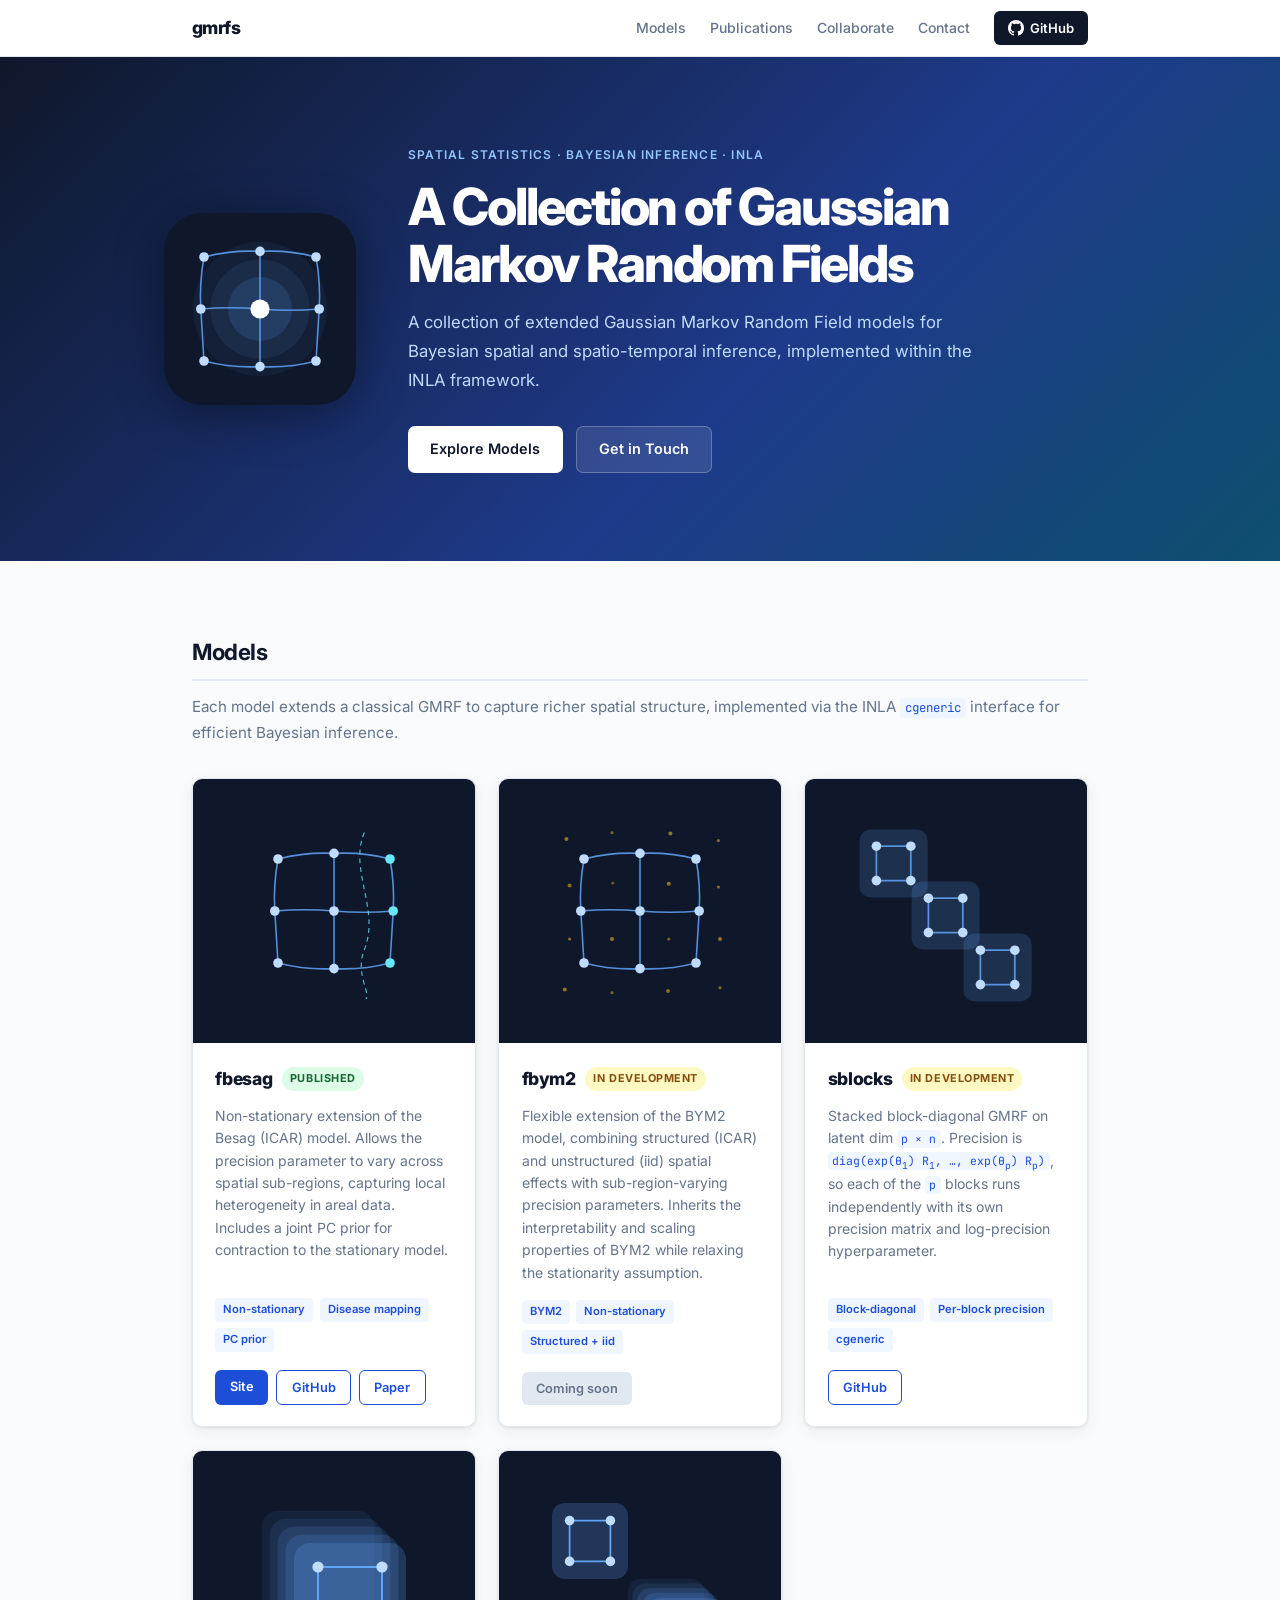
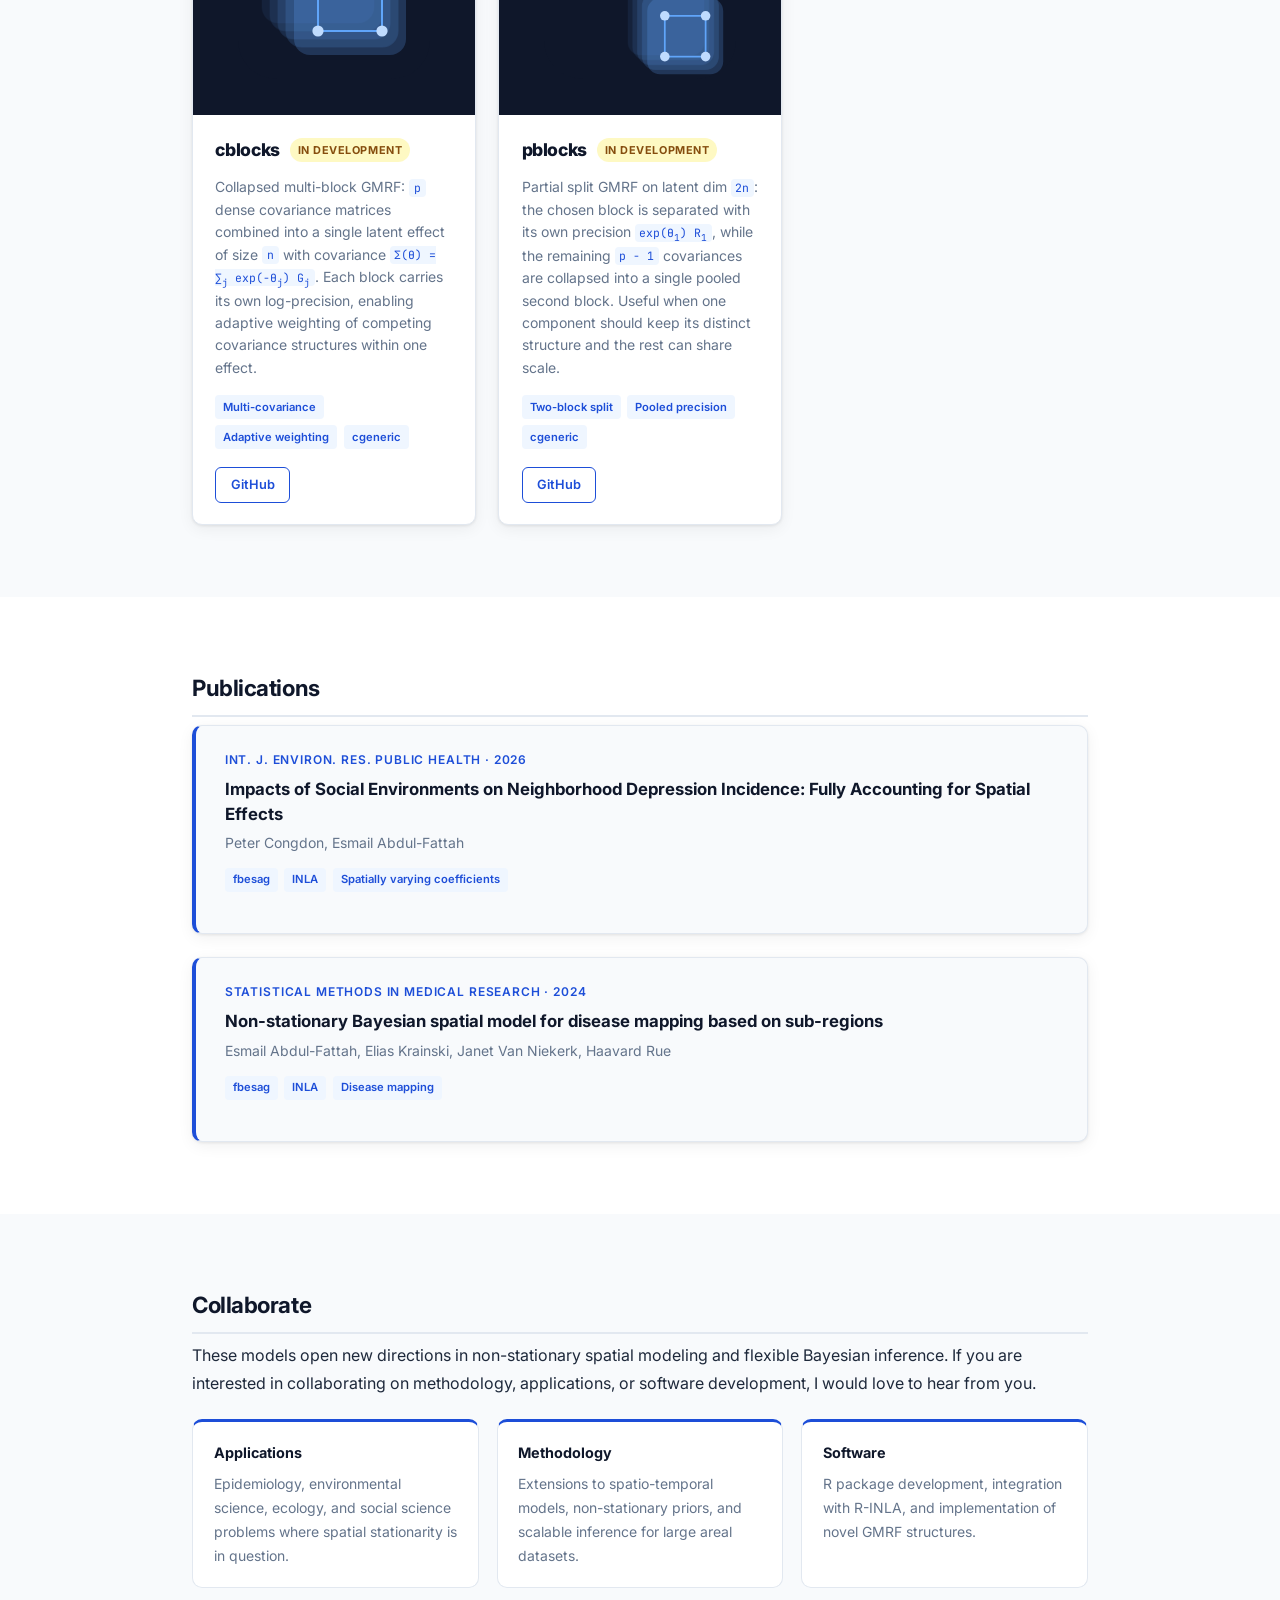
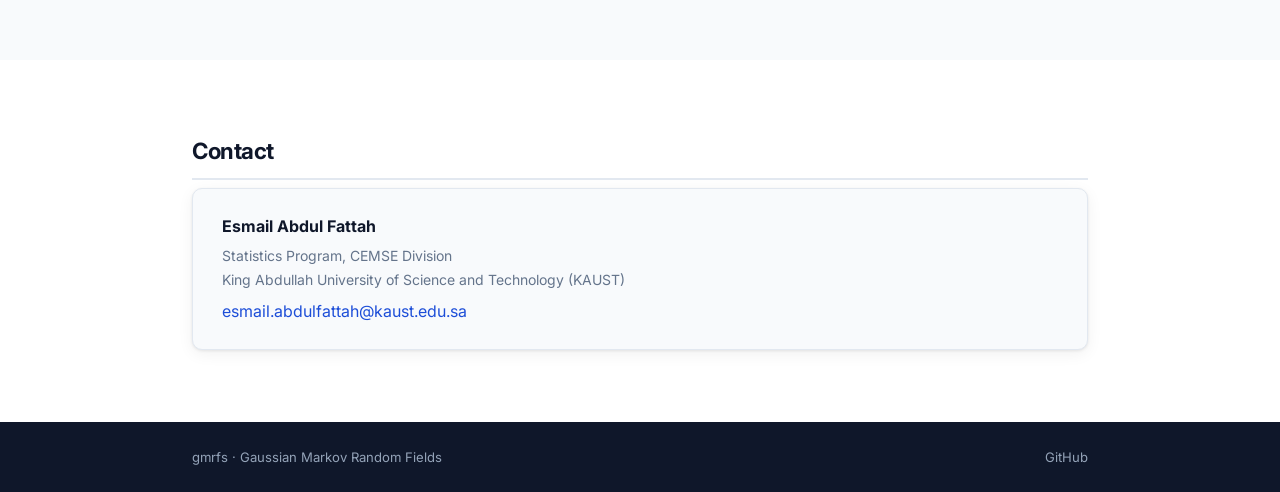
==== commit c676df40: "Add Congdon & Abdul-Fattah (2026) IJERPH paper to publications" ====
--- a/docs/index.html
+++ b/docs/index.html
@@ -221,6 +221,21 @@
     <h2 class="section-title">Publications</h2>
 
     <div class="paper-card">
+      <div class="paper-meta">Int. J. Environ. Res. Public Health &middot; 2026</div>
+      <h3 class="paper-title">
+        <a href="https://www.mdpi.com/1660-4601/23/2/247" target="_blank">
+          Impacts of Social Environments on Neighborhood Depression Incidence: Fully Accounting for Spatial Effects
+        </a>
+      </h3>
+      <p class="paper-authors">Peter Congdon, Esmail Abdul-Fattah</p>
+      <div class="paper-tags">
+        <span class="tag">fbesag</span>
+        <span class="tag">INLA</span>
+        <span class="tag">Spatially varying coefficients</span>
+      </div>
+    </div>
+
+    <div class="paper-card">
       <div class="paper-meta">Statistical Methods in Medical Research &middot; 2024</div>
       <h3 class="paper-title">
         <a href="https://journals.sagepub.com/doi/full/10.1177/09622802241244613" target="_blank">
--- a/docs/style.css
+++ b/docs/style.css
@@ -329,6 +329,8 @@
   box-shadow: var(--shadow);
 }
 
+.paper-card + .paper-card { margin-top: 1.4rem; }
+
 .paper-meta {
   font-size: 0.75rem;
   font-weight: 600;
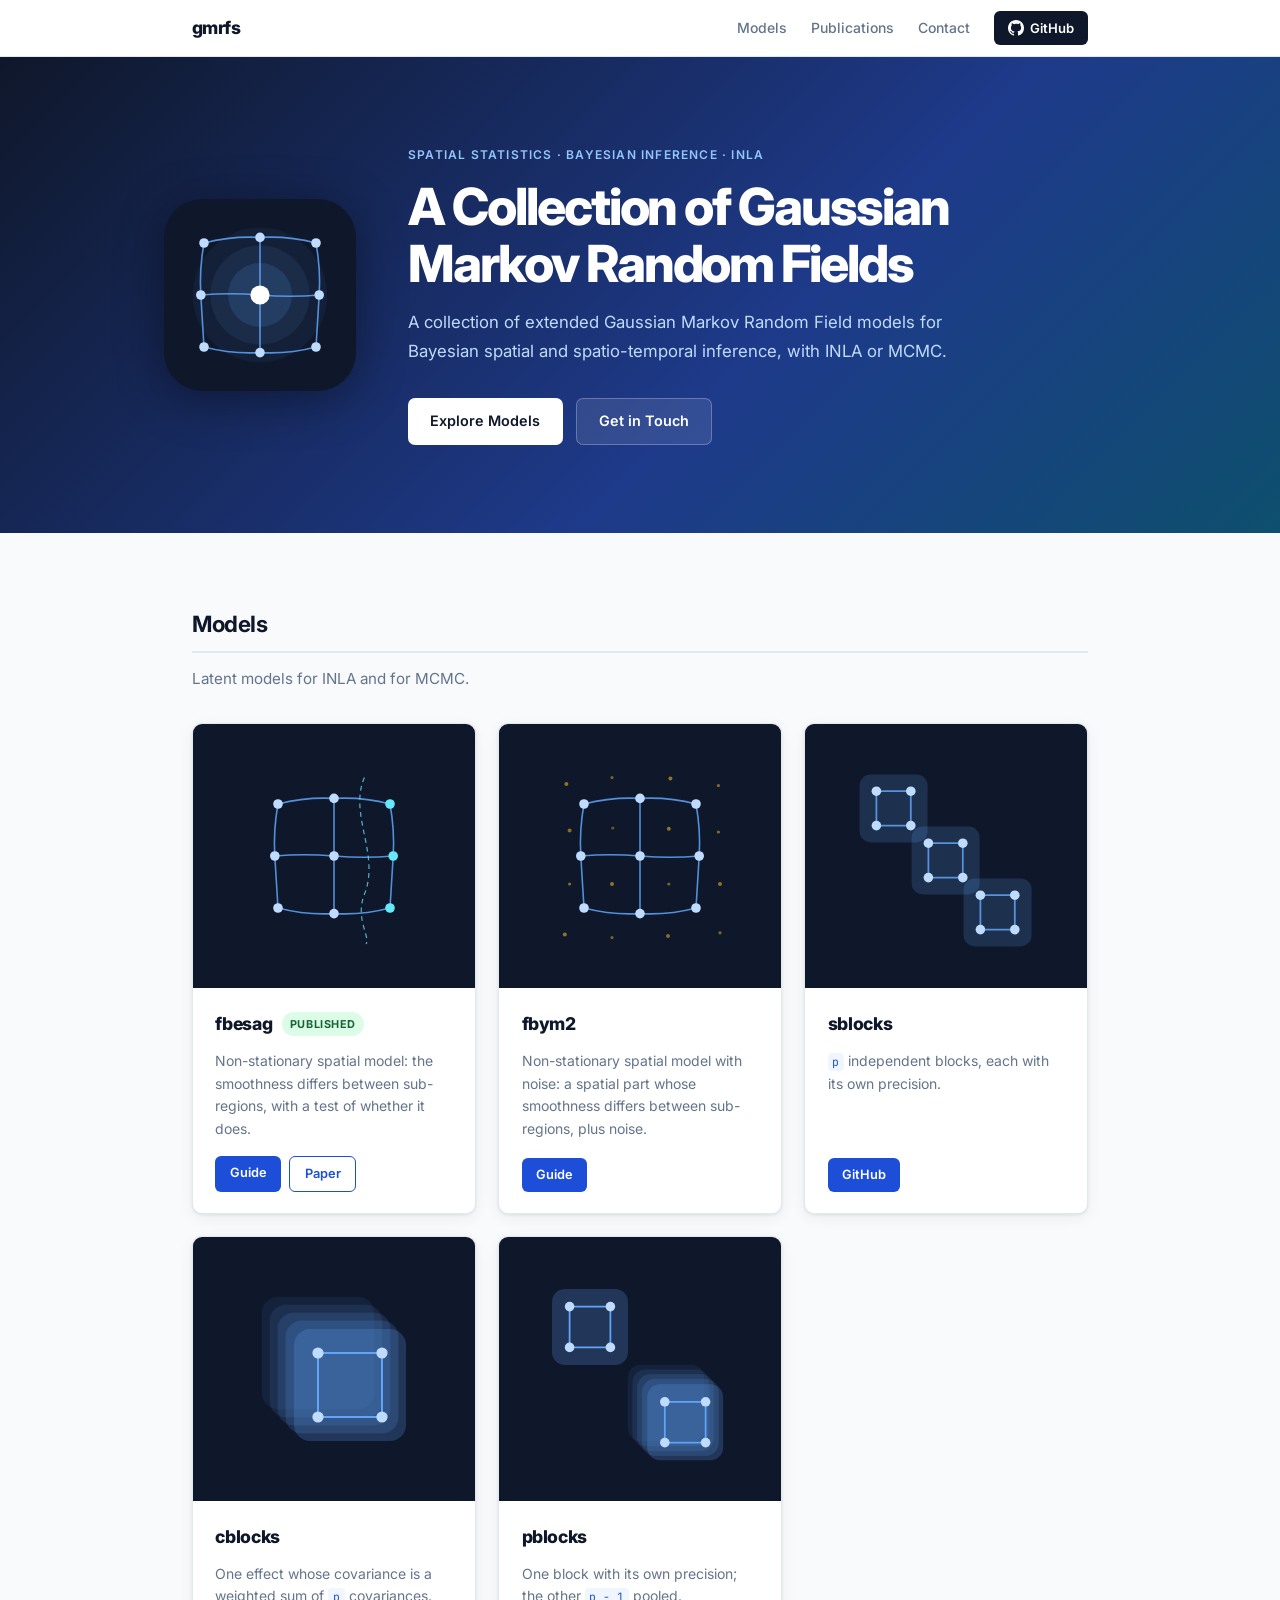
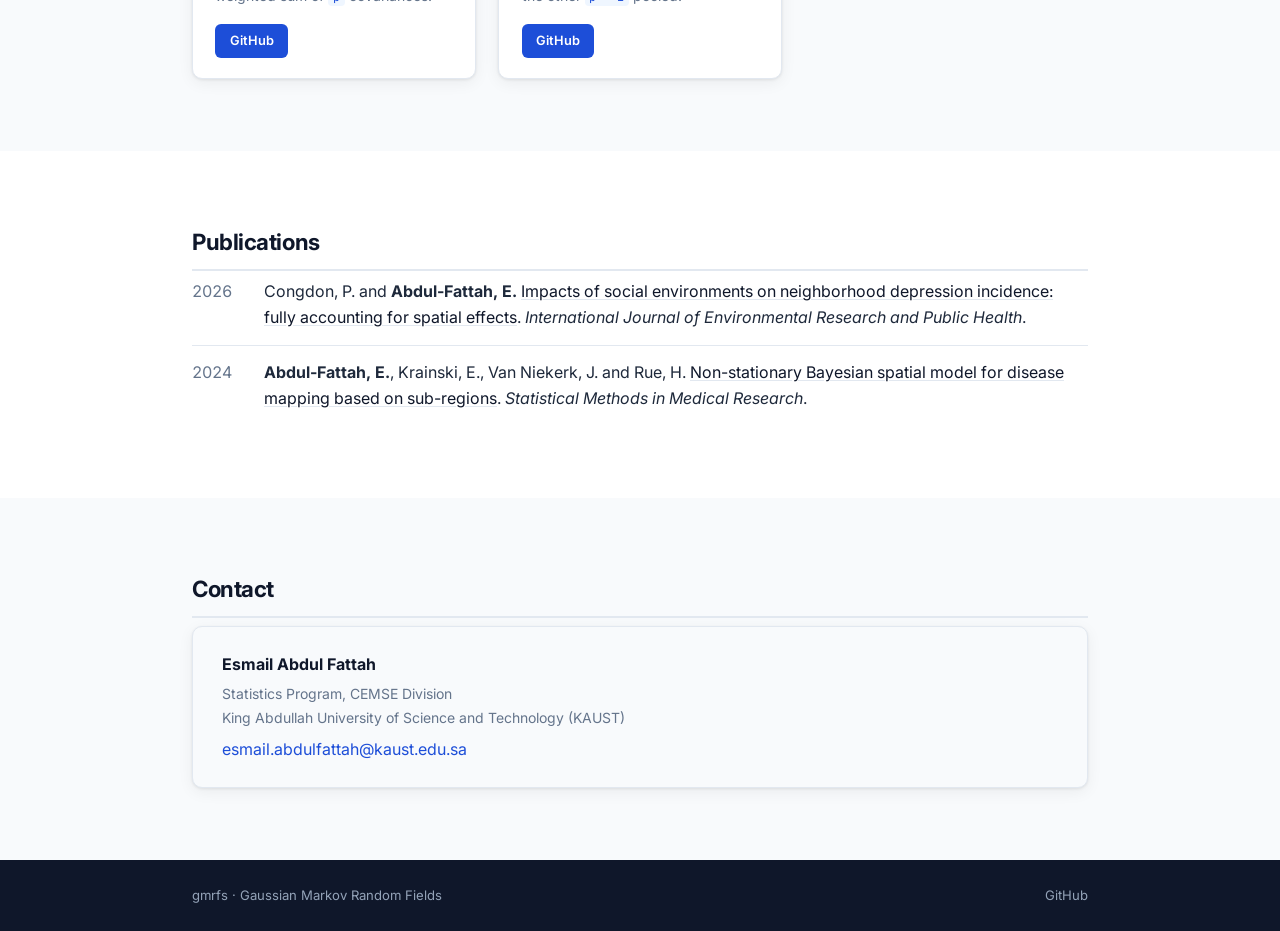
==== commit 418f9e78: "Add fbesag and fbym2 guides" ====
--- a/docs/index.html
+++ b/docs/index.html
@@ -18,7 +18,6 @@
     <div class="nav-links">
       <a href="#models">Models</a>
       <a href="#publications">Publications</a>
-      <a href="#collab">Collaborate</a>
       <a href="#contact">Contact</a>
       <a href="https://github.com/esmail-abdulfattah" target="_blank" class="nav-github">
         <svg height="16" viewBox="0 0 16 16" width="16" fill="currentColor">
@@ -48,7 +47,7 @@
       <p class="hero-sub">
         A collection of extended Gaussian Markov Random Field models
         for Bayesian spatial and spatio-temporal inference,
-        implemented within the INLA framework.
+        with INLA or MCMC.
       </p>
       <div class="hero-actions">
         <a href="#models" class="btn btn-primary">Explore Models</a>
@@ -62,10 +61,7 @@
 <section id="models" class="section">
   <div class="inner">
     <h2 class="section-title">Models</h2>
-    <p class="section-sub">
-      Each model extends a classical GMRF to capture richer spatial structure,
-      implemented via the INLA <code>cgeneric</code> interface for efficient Bayesian inference.
-    </p>
+    <p class="section-sub">Latent models for INLA and for MCMC.</p>
 
     <div class="model-grid">
 
@@ -76,23 +72,12 @@
         </div>
         <div class="model-body">
           <div class="model-header">
-            <span class="model-name">fbesag</span>
+            <a href="fbesag.html" class="model-name card-link">fbesag</a>
             <span class="badge badge-published">Published</span>
           </div>
-          <p class="model-desc">
-            Non-stationary extension of the Besag (ICAR) model. Allows the
-            precision parameter to vary across spatial sub-regions, capturing
-            local heterogeneity in areal data. Includes a joint PC prior for
-            contraction to the stationary model.
-          </p>
-          <div class="model-tags">
-            <span class="tag">Non-stationary</span>
-            <span class="tag">Disease mapping</span>
-            <span class="tag">PC prior</span>
-          </div>
-          <div class="model-links">
-            <a href="https://esmail-abdulfattah.github.io/fbesag/" target="_blank" class="btn-card">Site</a>
-            <a href="https://github.com/esmail-abdulfattah/fbesag" target="_blank" class="btn-card btn-card-outline">GitHub</a>
+          <p class="model-desc">Non-stationary spatial model: the smoothness differs between sub-regions, with a test of whether it does.</p>
+          <div class="model-links">
+            <a href="fbesag.html" class="btn-card">Guide</a>
             <a href="https://journals.sagepub.com/doi/full/10.1177/09622802241244613" target="_blank" class="btn-card btn-card-outline">Paper</a>
           </div>
         </div>
@@ -105,23 +90,10 @@
         </div>
         <div class="model-body">
           <div class="model-header">
-            <span class="model-name">fbym2</span>
-            <span class="badge badge-dev">In Development</span>
-          </div>
-          <p class="model-desc">
-            Flexible extension of the BYM2 model, combining structured
-            (ICAR) and unstructured (iid) spatial effects with
-            sub-region-varying precision parameters. Inherits the
-            interpretability and scaling properties of BYM2 while
-            relaxing the stationarity assumption.
-          </p>
-          <div class="model-tags">
-            <span class="tag">BYM2</span>
-            <span class="tag">Non-stationary</span>
-            <span class="tag">Structured + iid</span>
-          </div>
-          <div class="model-links">
-            <span class="btn-card btn-card-disabled">Coming soon</span>
+            <a href="fbym2.html" class="model-name card-link">fbym2</a>          </div>
+          <p class="model-desc">Non-stationary spatial model with noise: a spatial part whose smoothness differs between sub-regions, plus noise.</p>
+          <div class="model-links">
+            <a href="fbym2.html" class="btn-card">Guide</a>
           </div>
         </div>
       </div>
@@ -133,22 +105,10 @@
         </div>
         <div class="model-body">
           <div class="model-header">
-            <span class="model-name">sblocks</span>
-            <span class="badge badge-dev">In Development</span>
-          </div>
-          <p class="model-desc">
-            Stacked block-diagonal GMRF on latent dim <code>p &times; n</code>.
-            Precision is <code>diag(exp(&theta;<sub>1</sub>) R<sub>1</sub>, &hellip;, exp(&theta;<sub>p</sub>) R<sub>p</sub>)</code>,
-            so each of the <code>p</code> blocks runs independently with its
-            own precision matrix and log-precision hyperparameter.
-          </p>
-          <div class="model-tags">
-            <span class="tag">Block-diagonal</span>
-            <span class="tag">Per-block precision</span>
-            <span class="tag">cgeneric</span>
-          </div>
-          <div class="model-links">
-            <a href="https://github.com/esmail-abdulfattah/gmrfs" target="_blank" class="btn-card btn-card-outline">GitHub</a>
+            <a href="https://github.com/esmail-abdulfattah/gmrfs" target="_blank" class="model-name card-link">sblocks</a>          </div>
+          <p class="model-desc"><code>p</code> independent blocks, each with its own precision.</p>
+          <div class="model-links">
+            <a href="https://github.com/esmail-abdulfattah/gmrfs" target="_blank" class="btn-card">GitHub</a>
           </div>
         </div>
       </div>
@@ -160,24 +120,10 @@
         </div>
         <div class="model-body">
           <div class="model-header">
-            <span class="model-name">cblocks</span>
-            <span class="badge badge-dev">In Development</span>
-          </div>
-          <p class="model-desc">
-            Collapsed multi-block GMRF: <code>p</code> dense covariance
-            matrices combined into a single latent effect of size
-            <code>n</code> with covariance
-            <code>&Sigma;(&theta;) = &sum;<sub>j</sub> exp(&minus;&theta;<sub>j</sub>) G<sub>j</sub></code>.
-            Each block carries its own log-precision, enabling adaptive
-            weighting of competing covariance structures within one effect.
-          </p>
-          <div class="model-tags">
-            <span class="tag">Multi-covariance</span>
-            <span class="tag">Adaptive weighting</span>
-            <span class="tag">cgeneric</span>
-          </div>
-          <div class="model-links">
-            <a href="https://github.com/esmail-abdulfattah/gmrfs" target="_blank" class="btn-card btn-card-outline">GitHub</a>
+            <a href="https://github.com/esmail-abdulfattah/gmrfs" target="_blank" class="model-name card-link">cblocks</a>          </div>
+          <p class="model-desc">One effect whose covariance is a weighted sum of <code>p</code> covariances.</p>
+          <div class="model-links">
+            <a href="https://github.com/esmail-abdulfattah/gmrfs" target="_blank" class="btn-card">GitHub</a>
           </div>
         </div>
       </div>
@@ -189,24 +135,10 @@
         </div>
         <div class="model-body">
           <div class="model-header">
-            <span class="model-name">pblocks</span>
-            <span class="badge badge-dev">In Development</span>
-          </div>
-          <p class="model-desc">
-            Partial split GMRF on latent dim <code>2n</code>: the chosen
-            block is separated with its own precision
-            <code>exp(&theta;<sub>1</sub>) R<sub>1</sub></code>, while the
-            remaining <code>p &minus; 1</code> covariances are collapsed
-            into a single pooled second block. Useful when one component
-            should keep its distinct structure and the rest can share scale.
-          </p>
-          <div class="model-tags">
-            <span class="tag">Two-block split</span>
-            <span class="tag">Pooled precision</span>
-            <span class="tag">cgeneric</span>
-          </div>
-          <div class="model-links">
-            <a href="https://github.com/esmail-abdulfattah/gmrfs" target="_blank" class="btn-card btn-card-outline">GitHub</a>
+            <a href="https://github.com/esmail-abdulfattah/gmrfs" target="_blank" class="model-name card-link">pblocks</a>          </div>
+          <p class="model-desc">One block with its own precision; the other <code>p &minus; 1</code> pooled.</p>
+          <div class="model-links">
+            <a href="https://github.com/esmail-abdulfattah/gmrfs" target="_blank" class="btn-card">GitHub</a>
           </div>
         </div>
       </div>
@@ -220,70 +152,30 @@
   <div class="inner">
     <h2 class="section-title">Publications</h2>
 
-    <div class="paper-card">
-      <div class="paper-meta">Int. J. Environ. Res. Public Health &middot; 2026</div>
-      <h3 class="paper-title">
-        <a href="https://www.mdpi.com/1660-4601/23/2/247" target="_blank">
-          Impacts of Social Environments on Neighborhood Depression Incidence: Fully Accounting for Spatial Effects
-        </a>
-      </h3>
-      <p class="paper-authors">Peter Congdon, Esmail Abdul-Fattah</p>
-      <div class="paper-tags">
-        <span class="tag">fbesag</span>
-        <span class="tag">INLA</span>
-        <span class="tag">Spatially varying coefficients</span>
-      </div>
-    </div>
-
-    <div class="paper-card">
-      <div class="paper-meta">Statistical Methods in Medical Research &middot; 2024</div>
-      <h3 class="paper-title">
-        <a href="https://journals.sagepub.com/doi/full/10.1177/09622802241244613" target="_blank">
-          Non-stationary Bayesian spatial model for disease mapping based on sub-regions
-        </a>
-      </h3>
-      <p class="paper-authors">Esmail Abdul-Fattah, Elias Krainski, Janet Van Niekerk, Haavard Rue</p>
-      <div class="paper-tags">
-        <span class="tag">fbesag</span>
-        <span class="tag">INLA</span>
-        <span class="tag">Disease mapping</span>
-      </div>
-    </div>
+    <ol class="pub-list">
+      <li>
+        <span class="pub-year">2026</span>
+        <div>
+          Congdon, P. and <strong>Abdul-Fattah, E.</strong>
+          <a href="https://www.mdpi.com/1660-4601/23/2/247" target="_blank">Impacts of social environments on neighborhood depression incidence: fully accounting for spatial effects</a>.
+          <em>International Journal of Environmental Research and Public Health</em>.
+        </div>
+      </li>
+      <li>
+        <span class="pub-year">2024</span>
+        <div>
+          <strong>Abdul-Fattah, E.</strong>, Krainski, E., Van Niekerk, J. and Rue, H.
+          <a href="https://journals.sagepub.com/doi/full/10.1177/09622802241244613" target="_blank">Non-stationary Bayesian spatial model for disease mapping based on sub-regions</a>.
+          <em>Statistical Methods in Medical Research</em>.
+        </div>
+      </li>
+    </ol>
 
   </div>
 </section>
 
-<!-- ── COLLABORATE ── -->
-<section id="collab" class="section">
-  <div class="inner">
-    <h2 class="section-title">Collaborate</h2>
-    <p>
-      These models open new directions in non-stationary spatial modeling and
-      flexible Bayesian inference. If you are interested in collaborating on
-      methodology, applications, or software development, I would love to hear from you.
-    </p>
-    <div class="collab-grid">
-      <div class="collab-item">
-        <div class="collab-title">Applications</div>
-        Epidemiology, environmental science, ecology, and social science problems
-        where spatial stationarity is in question.
-      </div>
-      <div class="collab-item">
-        <div class="collab-title">Methodology</div>
-        Extensions to spatio-temporal models, non-stationary priors,
-        and scalable inference for large areal datasets.
-      </div>
-      <div class="collab-item">
-        <div class="collab-title">Software</div>
-        R package development, integration with R-INLA, and
-        implementation of novel GMRF structures.
-      </div>
-    </div>
-  </div>
-</section>
-
 <!-- ── CONTACT ── -->
-<section id="contact" class="section section-alt">
+<section id="contact" class="section">
   <div class="inner">
     <h2 class="section-title">Contact</h2>
     <div class="contact-card">
--- a/docs/style.css
+++ b/docs/style.css
@@ -275,7 +275,7 @@
 }
 
 /* ── Tags ── */
-.model-tags, .paper-tags { display: flex; flex-wrap: wrap; gap: 0.4rem; margin-bottom: 1.1rem; }
+.model-tags { display: flex; flex-wrap: wrap; gap: 0.4rem; margin-bottom: 1.1rem; }
 
 .tag {
   font-size: 0.7rem;
@@ -319,43 +319,24 @@
   border-radius: 6px;
 }
 
-/* ── Paper Card ── */
-.paper-card {
-  background: var(--bg);
-  border: 1px solid var(--border);
-  border-left: 4px solid var(--accent);
-  border-radius: var(--radius);
-  padding: 1.5rem 1.8rem;
-  box-shadow: var(--shadow);
-}
-
-.paper-card + .paper-card { margin-top: 1.4rem; }
-
-.paper-meta {
-  font-size: 0.75rem;
-  font-weight: 600;
-  text-transform: uppercase;
-  letter-spacing: 0.07em;
-  color: var(--accent);
-  margin-bottom: 0.45rem;
-}
-
-.paper-title {
-  font-size: 1.05rem;
-  font-weight: 700;
-  color: var(--navy);
-  line-height: 1.45;
-  margin-bottom: 0.35rem;
-}
-
-.paper-title a { color: var(--navy); }
-.paper-title a:hover { color: var(--accent); text-decoration: none; }
-
-.paper-authors {
-  font-size: 0.875rem;
-  color: var(--muted);
-  margin-bottom: 0.8rem;
-}
+/* ── Publications ── */
+.pub-list { list-style: none; padding: 0; margin: 0; }
+
+.pub-list li {
+  display: grid;
+  grid-template-columns: 3.5rem 1fr;
+  gap: 1rem;
+  padding: 0.9rem 0;
+  line-height: 1.6;
+}
+
+.pub-list li:first-child { padding-top: 0; }
+.pub-list li + li { border-top: 1px solid var(--border); }
+
+.pub-year { color: var(--muted); font-variant-numeric: tabular-nums; }
+
+.pub-list a { color: var(--navy); text-decoration: underline; text-underline-offset: 2px; text-decoration-color: var(--border); }
+.pub-list a:hover { color: var(--accent); text-decoration-color: currentColor; }
 
 /* ── Collaborate ── */
 .collab-grid {
@@ -428,3 +409,10 @@
   .nav-links a:not(.nav-github) { display: none; }
   .footer .inner { flex-direction: column; gap: 0.5rem; text-align: center; }
 }
+
+/* ── Whole model card clickable ── */
+.model-card { position: relative; cursor: pointer; }
+.card-link { color: var(--navy); text-decoration: none; }
+.card-link:hover { text-decoration: none; }
+.card-link::after { content: ""; position: absolute; inset: 0; z-index: 1; }
+.model-links a { position: relative; z-index: 2; }
